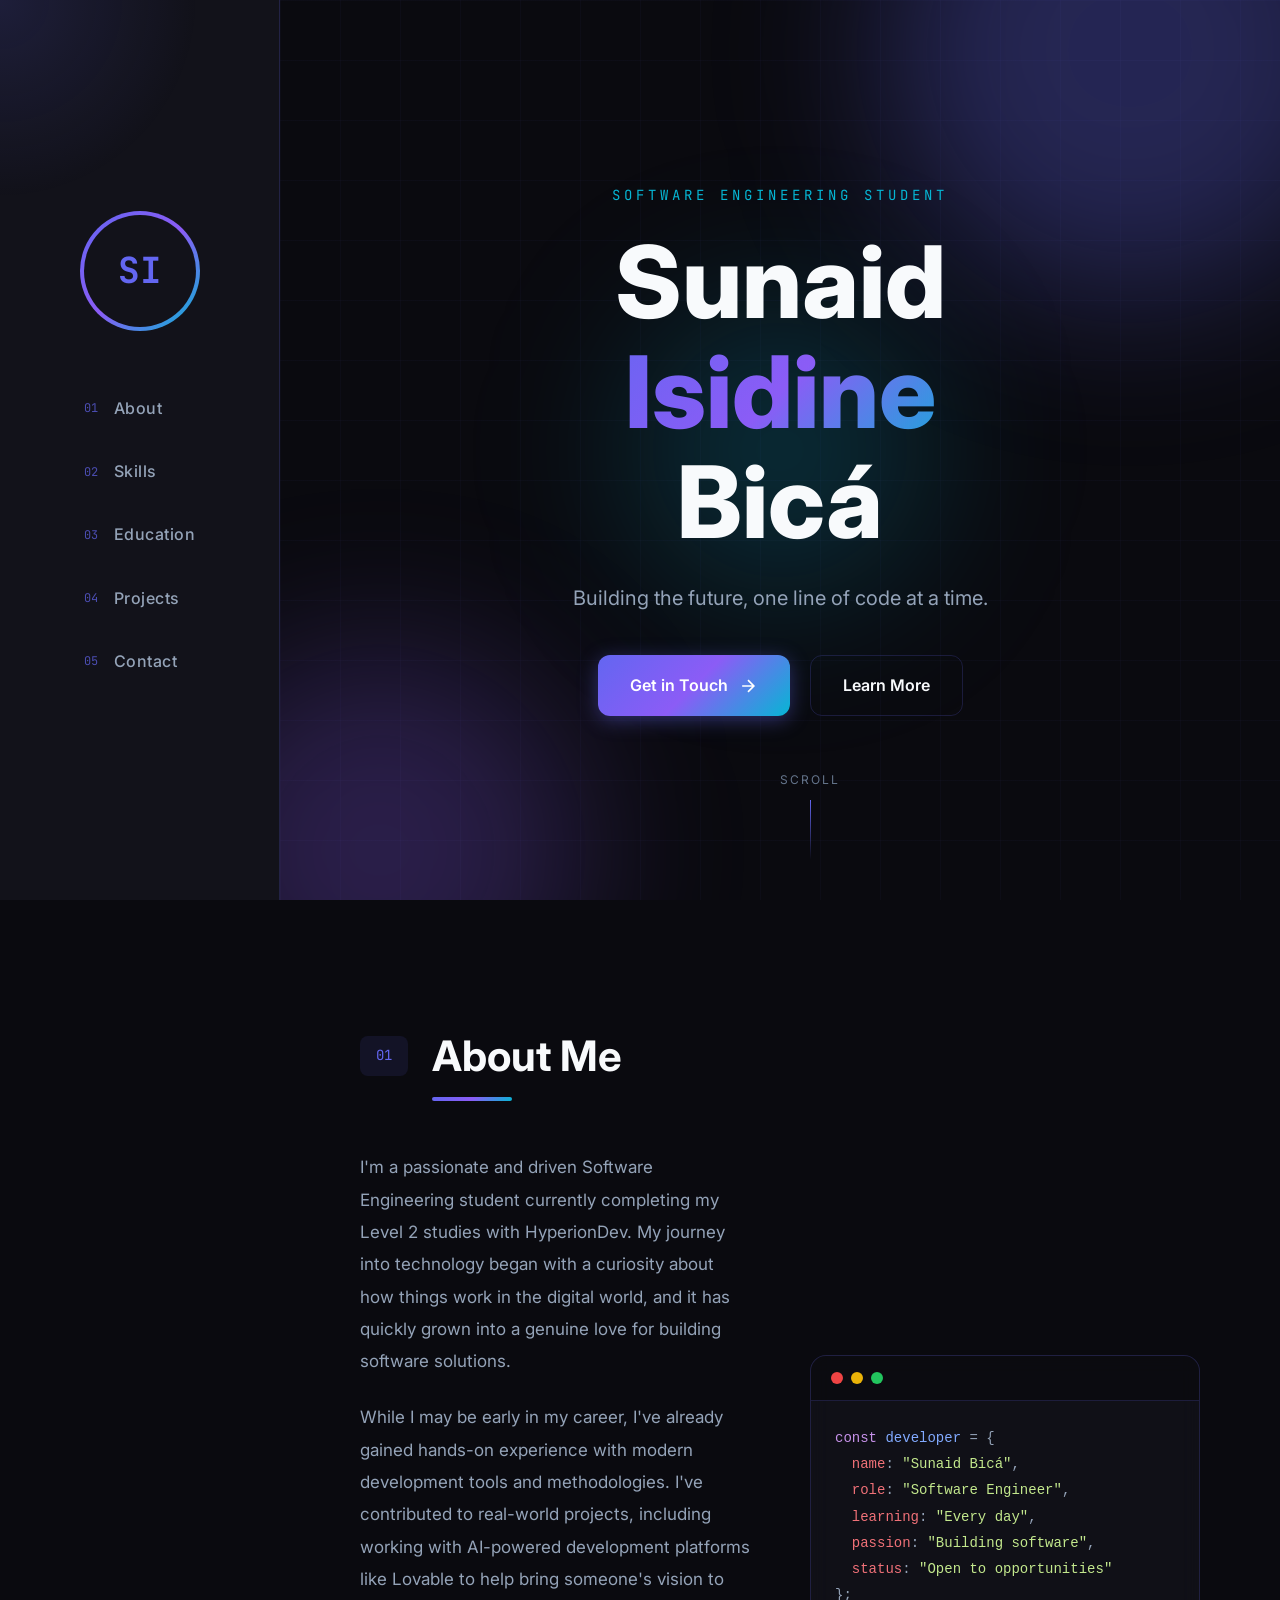
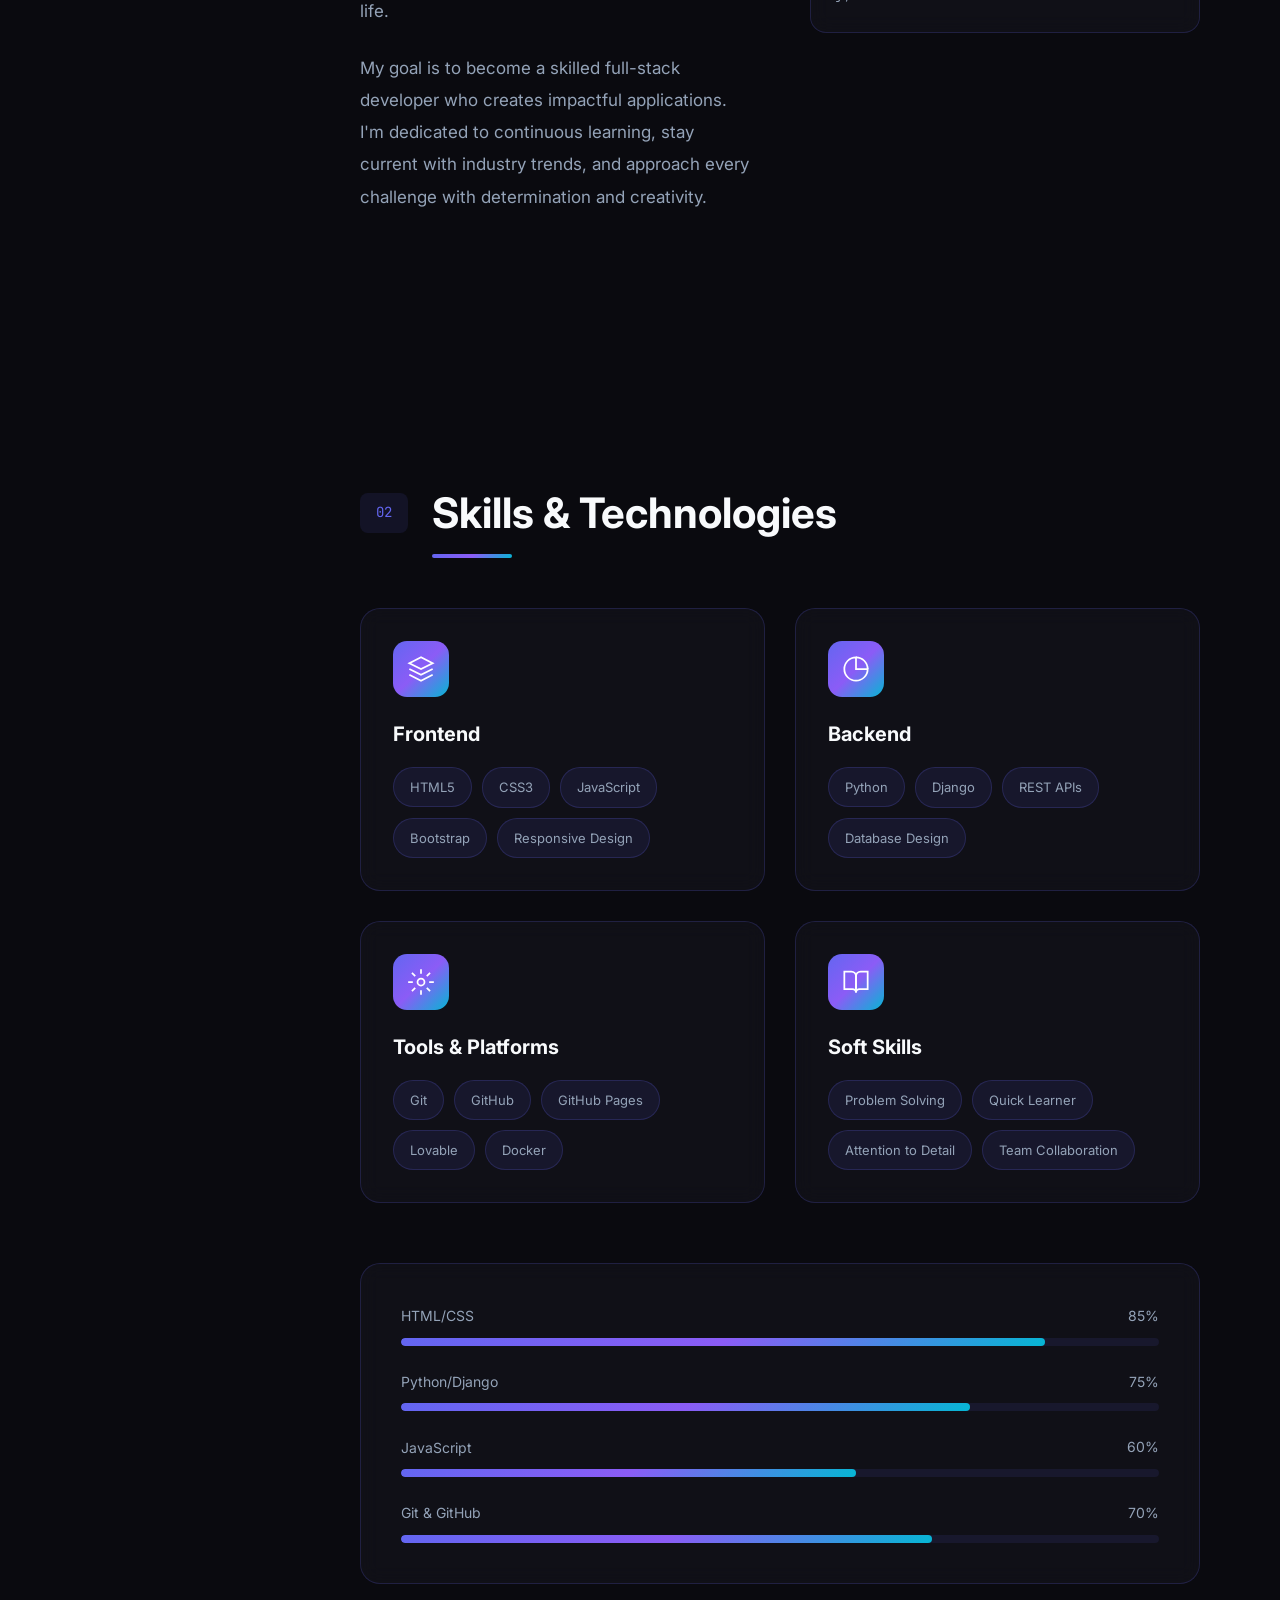
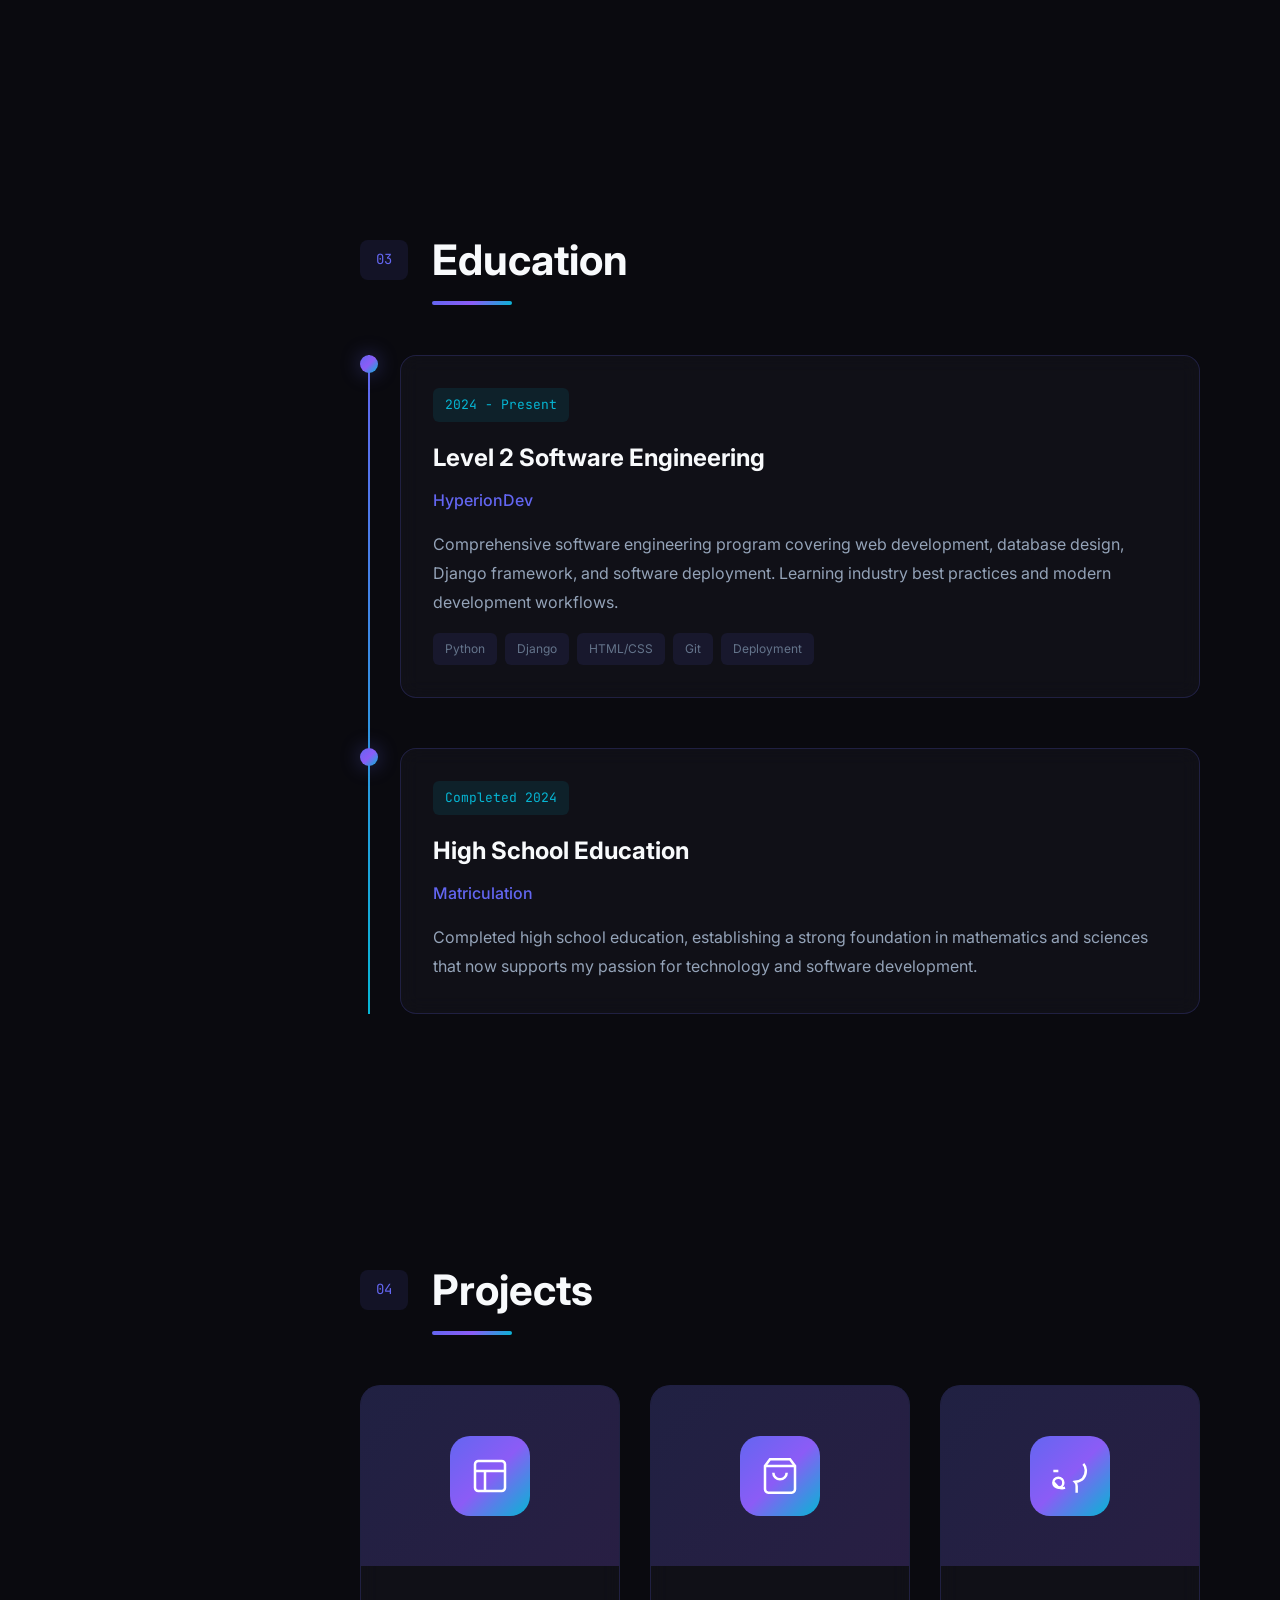
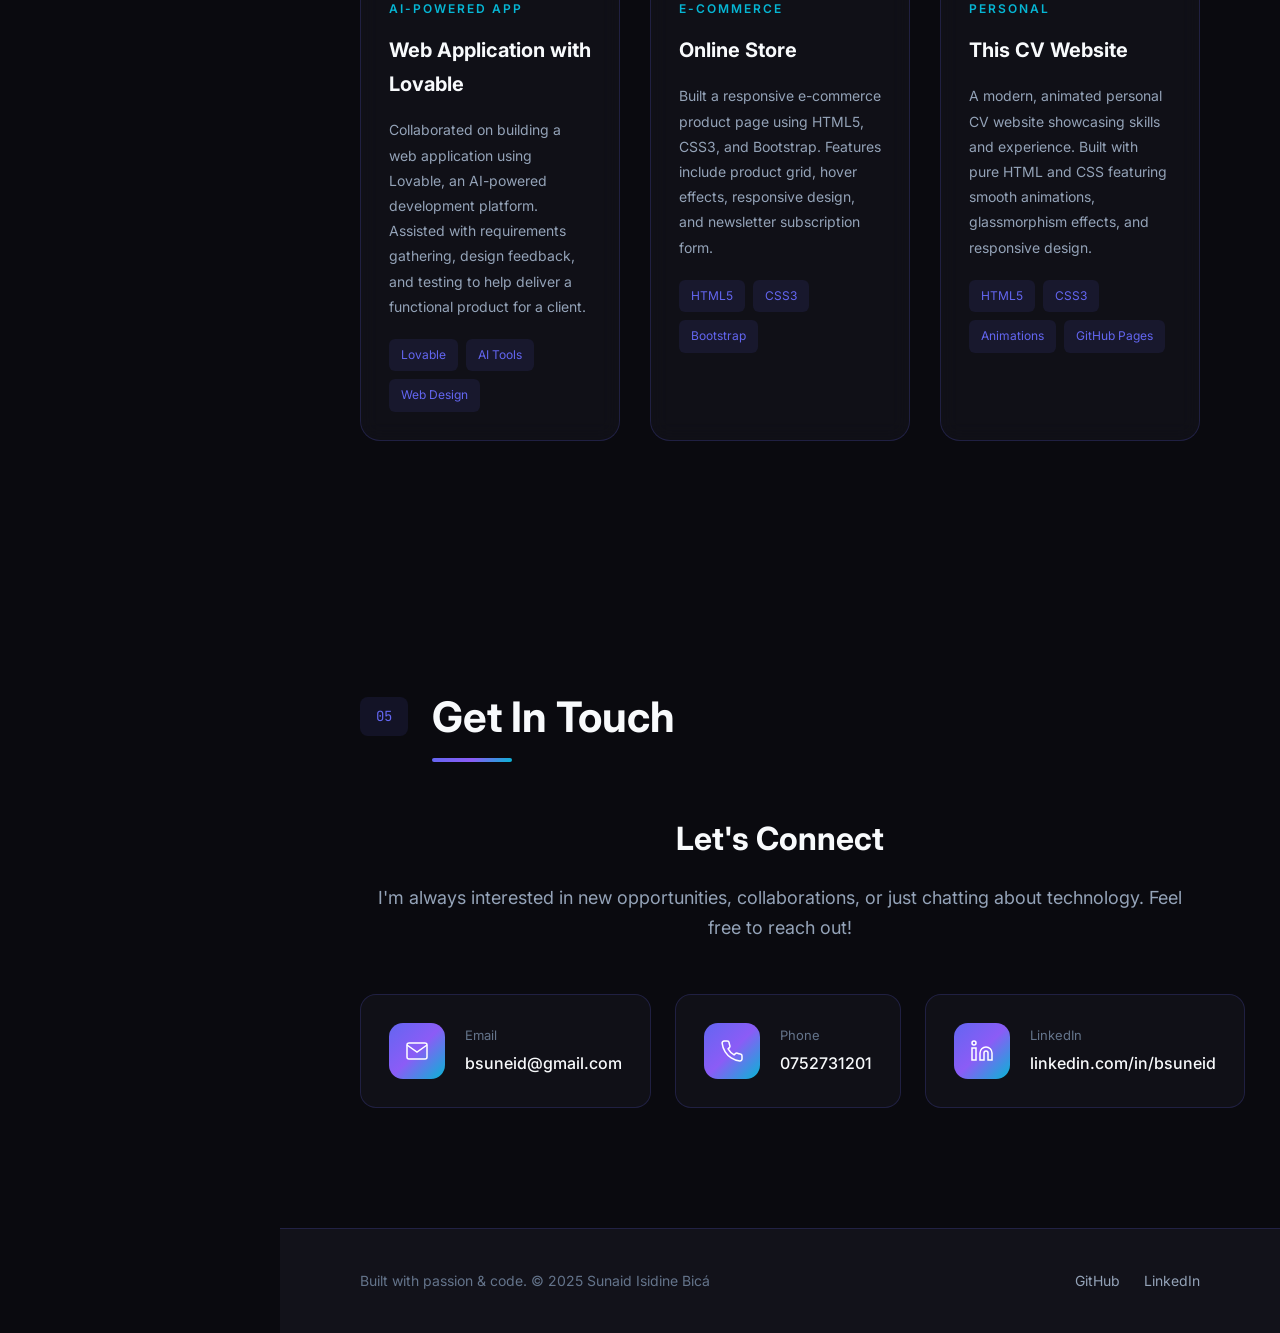
==== index.html @ 5b2a0d12 "Initial commit - Personal CV website" ====
<!DOCTYPE html>
<html lang="en">
<head>
    <meta charset="UTF-8">
    <meta name="viewport" content="width=device-width, initial-scale=1.0">
    <title>Sunaid Isidine Bicá - CV</title>
    <link href="https://fonts.googleapis.com/css2?family=Inter:wght@300;400;500;600;700;800&family=JetBrains+Mono:wght@400;500&display=swap" rel="stylesheet">
    <link rel="stylesheet" href="style.css">
</head>
<body>
    <div class="cursor-glow"></div>
    
    <nav class="sidebar">
        <div class="nav-content">
            <div class="avatar-container">
                <div class="avatar-ring">
                    <div class="avatar">SI</div>
                </div>
            </div>
            <ul class="nav-links">
                <li><a href="#about" class="nav-link active" data-section="about">
                    <span class="nav-icon">01</span>
                    <span class="nav-text">About</span>
                </a></li>
                <li><a href="#skills" class="nav-link" data-section="skills">
                    <span class="nav-icon">02</span>
                    <span class="nav-text">Skills</span>
                </a></li>
                <li><a href="#education" class="nav-link" data-section="education">
                    <span class="nav-icon">03</span>
                    <span class="nav-text">Education</span>
                </a></li>
                <li><a href="#projects" class="nav-link" data-section="projects">
                    <span class="nav-icon">04</span>
                    <span class="nav-text">Projects</span>
                </a></li>
                <li><a href="#contact" class="nav-link" data-section="contact">
                    <span class="nav-icon">05</span>
                    <span class="nav-text">Contact</span>
                </a></li>
            </ul>
        </div>
    </nav>

    <main class="main-content">
        <section id="hero" class="hero-section">
            <div class="hero-bg">
                <div class="grid-overlay"></div>
                <div class="floating-shapes">
                    <div class="shape shape-1"></div>
                    <div class="shape shape-2"></div>
                    <div class="shape shape-3"></div>
                </div>
            </div>
            <div class="hero-content">
                <p class="hero-subtitle">Software Engineering Student</p>
                <h1 class="hero-title">
                    <span class="title-line">Sunaid</span>
                    <span class="title-line accent">Isidine</span>
                    <span class="title-line">Bicá</span>
                </h1>
                <p class="hero-tagline">Building the future, one line of code at a time.</p>
                <div class="hero-cta">
                    <a href="#contact" class="btn btn-primary">
                        <span>Get in Touch</span>
                        <svg width="20" height="20" viewBox="0 0 24 24" fill="none" stroke="currentColor" stroke-width="2">
                            <path d="M5 12h14M12 5l7 7-7 7"/>
                        </svg>
                    </a>
                    <a href="#about" class="btn btn-secondary">Learn More</a>
                </div>
            </div>
            <div class="scroll-indicator">
                <div class="scroll-text">Scroll</div>
                <div class="scroll-line"></div>
            </div>
        </section>

        <section id="about" class="section">
            <div class="section-header">
                <span class="section-number">01</span>
                <h2 class="section-title">About Me</h2>
            </div>
            <div class="about-content">
                <div class="about-text">
                    <p class="fade-in">I'm a passionate and driven Software Engineering student currently completing my Level 2 studies with HyperionDev. My journey into technology began with a curiosity about how things work in the digital world, and it has quickly grown into a genuine love for building software solutions.</p>
                    
                    <p class="fade-in">While I may be early in my career, I've already gained hands-on experience with modern development tools and methodologies. I've contributed to real-world projects, including working with AI-powered development platforms like Lovable to help bring someone's vision to life.</p>
                    
                    <p class="fade-in">My goal is to become a skilled full-stack developer who creates impactful applications. I'm dedicated to continuous learning, stay current with industry trends, and approach every challenge with determination and creativity.</p>
                </div>
                <div class="about-visual fade-in">
                    <div class="code-window">
                        <div class="window-header">
                            <div class="window-dot red"></div>
                            <div class="window-dot yellow"></div>
                            <div class="window-dot green"></div>
                        </div>
                        <div class="window-content">
                            <pre><code><span class="keyword">const</span> <span class="variable">developer</span> = {
  <span class="property">name</span>: <span class="string">"Sunaid Bicá"</span>,
  <span class="property">role</span>: <span class="string">"Software Engineer"</span>,
  <span class="property">learning</span>: <span class="string">"Every day"</span>,
  <span class="property">passion</span>: <span class="string">"Building software"</span>,
  <span class="property">status</span>: <span class="string">"Open to opportunities"</span>
};</code></pre>
                        </div>
                    </div>
                </div>
            </div>
        </section>

        <section id="skills" class="section">
            <div class="section-header">
                <span class="section-number">02</span>
                <h2 class="section-title">Skills & Technologies</h2>
            </div>
            <div class="skills-grid">
                <div class="skill-category fade-in">
                    <div class="skill-icon">
                        <svg viewBox="0 0 24 24" fill="none" stroke="currentColor" stroke-width="1.5">
                            <path d="M12 2L2 7l10 5 10-5-10-5zM2 17l10 5 10-5M2 12l10 5 10-5"/>
                        </svg>
                    </div>
                    <h3>Frontend</h3>
                    <div class="skill-tags">
                        <span class="skill-tag">HTML5</span>
                        <span class="skill-tag">CSS3</span>
                        <span class="skill-tag">JavaScript</span>
                        <span class="skill-tag">Bootstrap</span>
                        <span class="skill-tag">Responsive Design</span>
                    </div>
                </div>
                <div class="skill-category fade-in">
                    <div class="skill-icon">
                        <svg viewBox="0 0 24 24" fill="none" stroke="currentColor" stroke-width="1.5">
                            <path d="M12 2a10 10 0 1 0 10 10H12V2z"/>
                            <path d="M12 2a10 10 0 0 1 10 10"/>
                        </svg>
                    </div>
                    <h3>Backend</h3>
                    <div class="skill-tags">
                        <span class="skill-tag">Python</span>
                        <span class="skill-tag">Django</span>
                        <span class="skill-tag">REST APIs</span>
                        <span class="skill-tag">Database Design</span>
                    </div>
                </div>
                <div class="skill-category fade-in">
                    <div class="skill-icon">
                        <svg viewBox="0 0 24 24" fill="none" stroke="currentColor" stroke-width="1.5">
                            <circle cx="12" cy="12" r="3"/>
                            <path d="M12 1v4M12 19v4M4.22 4.22l2.83 2.83M16.95 16.95l2.83 2.83M1 12h4M19 12h4M4.22 19.78l2.83-2.83M16.95 7.05l2.83-2.83"/>
                        </svg>
                    </div>
                    <h3>Tools & Platforms</h3>
                    <div class="skill-tags">
                        <span class="skill-tag">Git</span>
                        <span class="skill-tag">GitHub</span>
                        <span class="skill-tag">GitHub Pages</span>
                        <span class="skill-tag">Lovable</span>
                        <span class="skill-tag">Docker</span>
                    </div>
                </div>
                <div class="skill-category fade-in">
                    <div class="skill-icon">
                        <svg viewBox="0 0 24 24" fill="none" stroke="currentColor" stroke-width="1.5">
                            <path d="M2 3h6a4 4 0 0 1 4 4v14a3 3 0 0 0-3-3H2z"/>
                            <path d="M22 3h-6a4 4 0 0 0-4 4v14a3 3 0 0 1 3-3h7z"/>
                        </svg>
                    </div>
                    <h3>Soft Skills</h3>
                    <div class="skill-tags">
                        <span class="skill-tag">Problem Solving</span>
                        <span class="skill-tag">Quick Learner</span>
                        <span class="skill-tag">Attention to Detail</span>
                        <span class="skill-tag">Team Collaboration</span>
                    </div>
                </div>
            </div>
            <div class="skills-progress fade-in">
                <div class="progress-bar-container">
                    <div class="progress-item">
                        <div class="progress-header">
                            <span>HTML/CSS</span>
                            <span>85%</span>
                        </div>
                        <div class="progress-bar">
                            <div class="progress-fill" data-progress="85"></div>
                        </div>
                    </div>
                    <div class="progress-item">
                        <div class="progress-header">
                            <span>Python/Django</span>
                            <span>75%</span>
                        </div>
                        <div class="progress-bar">
                            <div class="progress-fill" data-progress="75"></div>
                        </div>
                    </div>
                    <div class="progress-item">
                        <div class="progress-header">
                            <span>JavaScript</span>
                            <span>60%</span>
                        </div>
                        <div class="progress-bar">
                            <div class="progress-fill" data-progress="60"></div>
                        </div>
                    </div>
                    <div class="progress-item">
                        <div class="progress-header">
                            <span>Git & GitHub</span>
                            <span>70%</span>
                        </div>
                        <div class="progress-bar">
                            <div class="progress-fill" data-progress="70"></div>
                        </div>
                    </div>
                </div>
            </div>
        </section>

        <section id="education" class="section">
            <div class="section-header">
                <span class="section-number">03</span>
                <h2 class="section-title">Education</h2>
            </div>
            <div class="timeline">
                <div class="timeline-item fade-in">
                    <div class="timeline-marker"></div>
                    <div class="timeline-content">
                        <span class="timeline-date">2024 - Present</span>
                        <h3>Level 2 Software Engineering</h3>
                        <p class="timeline-subtitle">HyperionDev</p>
                        <p class="timeline-description">Comprehensive software engineering program covering web development, database design, Django framework, and software deployment. Learning industry best practices and modern development workflows.</p>
                        <div class="timeline-tags">
                            <span>Python</span>
                            <span>Django</span>
                            <span>HTML/CSS</span>
                            <span>Git</span>
                            <span>Deployment</span>
                        </div>
                    </div>
                </div>
                <div class="timeline-item fade-in">
                    <div class="timeline-marker"></div>
                    <div class="timeline-content">
                        <span class="timeline-date">Completed 2024</span>
                        <h3>High School Education</h3>
                        <p class="timeline-subtitle">Matriculation</p>
                        <p class="timeline-description">Completed high school education, establishing a strong foundation in mathematics and sciences that now supports my passion for technology and software development.</p>
                    </div>
                </div>
            </div>
        </section>

        <section id="projects" class="section">
            <div class="section-header">
                <span class="section-number">04</span>
                <h2 class="section-title">Projects</h2>
            </div>
            <div class="projects-grid">
                <div class="project-card fade-in">
                    <div class="project-visual">
                        <div class="project-icon">
                            <svg viewBox="0 0 24 24" fill="none" stroke="currentColor" stroke-width="1.5">
                                <rect x="3" y="3" width="18" height="18" rx="2"/>
                                <path d="M3 9h18M9 21V9"/>
                            </svg>
                        </div>
                    </div>
                    <div class="project-info">
                        <span class="project-tag">AI-Powered App</span>
                        <h3>Web Application with Lovable</h3>
                        <p>Collaborated on building a web application using Lovable, an AI-powered development platform. Assisted with requirements gathering, design feedback, and testing to help deliver a functional product for a client.</p>
                        <div class="project-tech">
                            <span>Lovable</span>
                            <span>AI Tools</span>
                            <span>Web Design</span>
                        </div>
                    </div>
                </div>
                <div class="project-card fade-in">
                    <div class="project-visual">
                        <div class="project-icon">
                            <svg viewBox="0 0 24 24" fill="none" stroke="currentColor" stroke-width="1.5">
                                <path d="M6 2L3 6v14a2 2 0 0 0 2 2h14a2 2 0 0 0 2-2V6l-3-4z"/>
                                <path d="M3 6h18M16 10a4 4 0 0 1-8 0"/>
                            </svg>
                        </div>
                    </div>
                    <div class="project-info">
                        <span class="project-tag">E-commerce</span>
                        <h3>Online Store</h3>
                        <p>Built a responsive e-commerce product page using HTML5, CSS3, and Bootstrap. Features include product grid, hover effects, responsive design, and newsletter subscription form.</p>
                        <div class="project-tech">
                            <span>HTML5</span>
                            <span>CSS3</span>
                            <span>Bootstrap</span>
                        </div>
                    </div>
                </div>
                <div class="project-card fade-in">
                    <div class="project-visual">
                        <div class="project-icon">
                            <svg viewBox="0 0 24 24" fill="none" stroke="currentColor" stroke-width="1.5">
                                <path d="M9 19c-5 1.5-5-2.5-7-3m14 6v-3.87a3.37 3.37 0 0 0-.94-2.61c3.14-.35 6.44-1.54 6.44-7A5.44 5.44 0 0 0 20 4.77"/>
                                <path d="M5 19a3 3 0 1 0 0-6 3 3 0 0 0 0 6zM2 9h3"/>
                            </svg>
                        </div>
                    </div>
                    <div class="project-info">
                        <span class="project-tag">Personal</span>
                        <h3>This CV Website</h3>
                        <p>A modern, animated personal CV website showcasing skills and experience. Built with pure HTML and CSS featuring smooth animations, glassmorphism effects, and responsive design.</p>
                        <div class="project-tech">
                            <span>HTML5</span>
                            <span>CSS3</span>
                            <span>Animations</span>
                            <span>GitHub Pages</span>
                        </div>
                    </div>
                </div>
            </div>
        </section>

        <section id="contact" class="section">
            <div class="section-header">
                <span class="section-number">05</span>
                <h2 class="section-title">Get In Touch</h2>
            </div>
            <div class="contact-content">
                <div class="contact-intro fade-in">
                    <h3>Let's Connect</h3>
                    <p>I'm always interested in new opportunities, collaborations, or just chatting about technology. Feel free to reach out!</p>
                </div>
                <div class="contact-cards">
                    <a href="mailto:bsuneid@gmail.com" class="contact-card fade-in">
                        <div class="contact-icon">
                            <svg viewBox="0 0 24 24" fill="none" stroke="currentColor" stroke-width="1.5">
                                <path d="M4 4h16c1.1 0 2 .9 2 2v12c0 1.1-.9 2-2 2H4c-1.1 0-2-.9-2-2V6c0-1.1.9-2 2-2z"/>
                                <path d="M22 6l-10 7L2 6"/>
                            </svg>
                        </div>
                        <div class="contact-details">
                            <span class="contact-label">Email</span>
                            <span class="contact-value">bsuneid@gmail.com</span>
                        </div>
                    </a>
                    <a href="tel:0752731201" class="contact-card fade-in">
                        <div class="contact-icon">
                            <svg viewBox="0 0 24 24" fill="none" stroke="currentColor" stroke-width="1.5">
                                <path d="M22 16.92v3a2 2 0 0 1-2.18 2 19.79 19.79 0 0 1-8.63-3.07 19.5 19.5 0 0 1-6-6 19.79 19.79 0 0 1-3.07-8.67A2 2 0 0 1 4.11 2h3a2 2 0 0 1 2 1.72 12.84 12.84 0 0 0 .7 2.81 2 2 0 0 1-.45 2.11L8.09 9.91a16 16 0 0 0 6 6l1.27-1.27a2 2 0 0 1 2.11-.45 12.84 12.84 0 0 0 2.81.7A2 2 0 0 1 22 16.92z"/>
                            </svg>
                        </div>
                        <div class="contact-details">
                            <span class="contact-label">Phone</span>
                            <span class="contact-value">0752731201</span>
                        </div>
                    </a>
                    <a href="https://linkedin.com/in/bsuneid" class="contact-card fade-in" target="_blank">
                        <div class="contact-icon">
                            <svg viewBox="0 0 24 24" fill="none" stroke="currentColor" stroke-width="1.5">
                                <path d="M16 8a6 6 0 0 1 6 6v7h-4v-7a2 2 0 0 0-2-2 2 2 0 0 0-2 2v7h-4v-7a6 6 0 0 1 6-6z"/>
                                <rect x="2" y="9" width="4" height="12"/>
                                <circle cx="4" cy="4" r="2"/>
                            </svg>
                        </div>
                        <div class="contact-details">
                            <span class="contact-label">LinkedIn</span>
                            <span class="contact-value">linkedin.com/in/bsuneid</span>
                        </div>
                    </a>
                </div>
            </div>
        </section>

        <footer class="footer">
            <div class="footer-content">
                <p class="footer-text">Built with passion & code. &copy; 2025 Sunaid Isidine Bicá</p>
                <div class="footer-links">
                    <a href="https://github.com" target="_blank" class="footer-link">GitHub</a>
                    <a href="https://linkedin.com/in/bsuneid" target="_blank" class="footer-link">LinkedIn</a>
                </div>
            </div>
        </footer>
    </main>

    <script src="script.js"></script>
</body>
</html>
---- style.css ----
:root {
    --bg-primary: #0a0a0f;
    --bg-secondary: #12121a;
    --bg-card: rgba(18, 18, 26, 0.8);
    --accent-primary: #6366f1;
    --accent-secondary: #8b5cf6;
    --accent-tertiary: #06b6d4;
    --accent-gradient: linear-gradient(135deg, #6366f1 0%, #8b5cf6 50%, #06b6d4 100%);
    --text-primary: #f8fafc;
    --text-secondary: #94a3b8;
    --text-muted: #64748b;
    --border-color: rgba(99, 102, 241, 0.2);
    --glow-color: rgba(99, 102, 241, 0.4);
}

* {
    margin: 0;
    padding: 0;
    box-sizing: border-box;
}

html {
    scroll-behavior: smooth;
}

body {
    font-family: 'Inter', -apple-system, BlinkMacSystemFont, sans-serif;
    background: var(--bg-primary);
    color: var(--text-primary);
    line-height: 1.7;
    overflow-x: hidden;
}

.cursor-glow {
    position: fixed;
    width: 400px;
    height: 400px;
    background: radial-gradient(circle, rgba(99, 102, 241, 0.15) 0%, transparent 70%);
    pointer-events: none;
    transform: translate(-50%, -50%);
    z-index: 9999;
    transition: opacity 0.3s;
}

.sidebar {
    position: fixed;
    left: 0;
    top: 0;
    width: 280px;
    height: 100vh;
    background: var(--bg-secondary);
    border-right: 1px solid var(--border-color);
    z-index: 100;
    display: flex;
    align-items: center;
    justify-content: center;
}

.nav-content {
    text-align: center;
}

.avatar-container {
    margin-bottom: 50px;
}

.avatar-ring {
    width: 120px;
    height: 120px;
    border-radius: 50%;
    padding: 4px;
    background: var(--accent-gradient);
    margin: 0 auto;
    animation: pulse-ring 3s ease-in-out infinite;
}

@keyframes pulse-ring {
    0%, 100% { box-shadow: 0 0 30px var(--glow-color); }
    50% { box-shadow: 0 0 50px var(--glow-color), 0 0 80px rgba(99, 102, 241, 0.2); }
}

.avatar {
    width: 100%;
    height: 100%;
    border-radius: 50%;
    background: var(--bg-secondary);
    display: flex;
    align-items: center;
    justify-content: center;
    font-size: 36px;
    font-weight: 700;
    font-family: 'JetBrains Mono', monospace;
    color: var(--accent-primary);
}

.nav-links {
    list-style: none;
    display: flex;
    flex-direction: column;
    gap: 8px;
}

.nav-link {
    display: flex;
    align-items: center;
    gap: 16px;
    padding: 14px 24px;
    color: var(--text-secondary);
    text-decoration: none;
    border-radius: 12px;
    transition: all 0.4s cubic-bezier(0.4, 0, 0.2, 1);
    position: relative;
    overflow: hidden;
}

.nav-link::before {
    content: '';
    position: absolute;
    left: 0;
    top: 0;
    height: 100%;
    width: 3px;
    background: var(--accent-gradient);
    transform: scaleY(0);
    transition: transform 0.4s cubic-bezier(0.4, 0, 0.2, 1);
}

.nav-link:hover,
.nav-link.active {
    color: var(--text-primary);
    background: rgba(99, 102, 241, 0.1);
}

.nav-link:hover::before,
.nav-link.active::before {
    transform: scaleY(1);
}

.nav-icon {
    font-family: 'JetBrains Mono', monospace;
    font-size: 12px;
    color: var(--accent-primary);
    opacity: 0.7;
}

.nav-text {
    font-weight: 500;
    letter-spacing: 0.5px;
}

.main-content {
    margin-left: 280px;
    min-height: 100vh;
}

.hero-section {
    min-height: 100vh;
    display: flex;
    align-items: center;
    justify-content: center;
    position: relative;
    overflow: hidden;
    padding: 60px;
}

.hero-bg {
    position: absolute;
    inset: 0;
    z-index: 0;
}

.grid-overlay {
    position: absolute;
    inset: 0;
    background-image: 
        linear-gradient(rgba(99, 102, 241, 0.03) 1px, transparent 1px),
        linear-gradient(90deg, rgba(99, 102, 241, 0.03) 1px, transparent 1px);
    background-size: 60px 60px;
    animation: grid-move 20s linear infinite;
}

@keyframes grid-move {
    0% { transform: translate(0, 0); }
    100% { transform: translate(60px, 60px); }
}

.floating-shapes {
    position: absolute;
    inset: 0;
}

.shape {
    position: absolute;
    border-radius: 50%;
    filter: blur(80px);
    animation: float 20s ease-in-out infinite;
}

.shape-1 {
    width: 500px;
    height: 500px;
    background: rgba(99, 102, 241, 0.3);
    top: -200px;
    right: -100px;
    animation-delay: 0s;
}

.shape-2 {
    width: 400px;
    height: 400px;
    background: rgba(139, 92, 246, 0.25);
    bottom: -150px;
    left: -100px;
    animation-delay: -5s;
}

.shape-3 {
    width: 300px;
    height: 300px;
    background: rgba(6, 182, 212, 0.2);
    top: 50%;
    left: 50%;
    transform: translate(-50%, -50%);
    animation-delay: -10s;
}

@keyframes float {
    0%, 100% { transform: translate(0, 0) scale(1); }
    25% { transform: translate(30px, -30px) scale(1.05); }
    50% { transform: translate(-20px, 20px) scale(0.95); }
    75% { transform: translate(-30px, -20px) scale(1.02); }
}

.hero-content {
    position: relative;
    z-index: 1;
    text-align: center;
    max-width: 900px;
}

.hero-subtitle {
    font-family: 'JetBrains Mono', monospace;
    font-size: 14px;
    color: var(--accent-tertiary);
    text-transform: uppercase;
    letter-spacing: 4px;
    margin-bottom: 20px;
    opacity: 0;
    animation: fadeInUp 0.8s ease forwards 0.2s;
}

.hero-title {
    font-size: clamp(48px, 10vw, 100px);
    font-weight: 800;
    line-height: 1.1;
    margin-bottom: 24px;
}

.title-line {
    display: block;
    opacity: 0;
    animation: fadeInUp 0.8s ease forwards;
}

.title-line:nth-child(1) { animation-delay: 0.4s; }
.title-line:nth-child(2) { animation-delay: 0.6s; }
.title-line:nth-child(3) { animation-delay: 0.8s; }

.title-line.accent {
    background: var(--accent-gradient);
    -webkit-background-clip: text;
    -webkit-text-fill-color: transparent;
    background-clip: text;
}

@keyframes fadeInUp {
    from {
        opacity: 0;
        transform: translateY(30px);
    }
    to {
        opacity: 1;
        transform: translateY(0);
    }
}

.hero-tagline {
    font-size: 20px;
    color: var(--text-secondary);
    margin-bottom: 40px;
    opacity: 0;
    animation: fadeInUp 0.8s ease forwards 1s;
}

.hero-cta {
    display: flex;
    gap: 20px;
    justify-content: center;
    flex-wrap: wrap;
    opacity: 0;
    animation: fadeInUp 0.8s ease forwards 1.2s;
}

.btn {
    display: inline-flex;
    align-items: center;
    gap: 10px;
    padding: 16px 32px;
    border-radius: 12px;
    font-weight: 600;
    font-size: 16px;
    text-decoration: none;
    transition: all 0.4s cubic-bezier(0.4, 0, 0.2, 1);
    cursor: pointer;
    border: none;
}

.btn-primary {
    background: var(--accent-gradient);
    color: white;
    box-shadow: 0 4px 20px var(--glow-color);
}

.btn-primary:hover {
    transform: translateY(-3px);
    box-shadow: 0 8px 30px var(--glow-color);
}

.btn-primary svg {
    transition: transform 0.3s;
}

.btn-primary:hover svg {
    transform: translateX(5px);
}

.btn-secondary {
    background: transparent;
    color: var(--text-primary);
    border: 1px solid var(--border-color);
}

.btn-secondary:hover {
    background: rgba(99, 102, 241, 0.1);
    border-color: var(--accent-primary);
}

.scroll-indicator {
    position: absolute;
    bottom: 40px;
    left: 50%;
    transform: translateX(-50%);
    display: flex;
    flex-direction: column;
    align-items: center;
    gap: 10px;
    opacity: 0;
    animation: fadeInUp 0.8s ease forwards 1.5s;
}

.scroll-text {
    font-size: 12px;
    text-transform: uppercase;
    letter-spacing: 2px;
    color: var(--text-muted);
}

.scroll-line {
    width: 1px;
    height: 60px;
    background: linear-gradient(to bottom, var(--accent-primary), transparent);
    animation: scroll-bounce 2s ease-in-out infinite;
}

@keyframes scroll-bounce {
    0%, 100% { transform: scaleY(1); opacity: 1; }
    50% { transform: scaleY(0.5); opacity: 0.5; }
}

.section {
    padding: 120px 80px;
    position: relative;
}

.section-header {
    display: flex;
    align-items: center;
    gap: 24px;
    margin-bottom: 60px;
}

.section-number {
    font-family: 'JetBrains Mono', monospace;
    font-size: 14px;
    color: var(--accent-primary);
    padding: 8px 16px;
    background: rgba(99, 102, 241, 0.1);
    border-radius: 8px;
}

.section-title {
    font-size: 42px;
    font-weight: 700;
    position: relative;
}

.section-title::after {
    content: '';
    position: absolute;
    bottom: -10px;
    left: 0;
    width: 80px;
    height: 4px;
    background: var(--accent-gradient);
    border-radius: 2px;
}

.fade-in {
    opacity: 0;
    transform: translateY(40px);
    transition: all 0.8s cubic-bezier(0.4, 0, 0.2, 1);
}

.fade-in.visible {
    opacity: 1;
    transform: translateY(0);
}

.about-content {
    display: grid;
    grid-template-columns: 1fr 1fr;
    gap: 60px;
    align-items: center;
}

.about-text p {
    color: var(--text-secondary);
    font-size: 17px;
    margin-bottom: 24px;
    line-height: 1.9;
}

.code-window {
    background: var(--bg-card);
    border: 1px solid var(--border-color);
    border-radius: 16px;
    overflow: hidden;
    backdrop-filter: blur(10px);
}

.window-header {
    display: flex;
    gap: 8px;
    padding: 16px 20px;
    background: rgba(0, 0, 0, 0.3);
    border-bottom: 1px solid var(--border-color);
}

.window-dot {
    width: 12px;
    height: 12px;
    border-radius: 50%;
}

.window-dot.red { background: #ef4444; }
.window-dot.yellow { background: #eab308; }
.window-dot.green { background: #22c55e; }

.window-content {
    padding: 24px;
}

.window-content pre {
    margin: 0;
    font-family: 'JetBrains Mono', monospace;
    font-size: 14px;
    line-height: 1.8;
}

.window-content code {
    color: var(--text-secondary);
}

.keyword { color: #c792ea; }
.variable { color: #82aaff; }
.property { color: #f07178; }
.string { color: #c3e88d; }

.skills-grid {
    display: grid;
    grid-template-columns: repeat(2, 1fr);
    gap: 30px;
    margin-bottom: 60px;
}

.skill-category {
    background: var(--bg-card);
    border: 1px solid var(--border-color);
    border-radius: 20px;
    padding: 32px;
    backdrop-filter: blur(10px);
    transition: all 0.4s cubic-bezier(0.4, 0, 0.2, 1);
}

.skill-category:hover {
    transform: translateY(-5px);
    border-color: var(--accent-primary);
    box-shadow: 0 20px 40px rgba(0, 0, 0, 0.3);
}

.skill-icon {
    width: 56px;
    height: 56px;
    background: var(--accent-gradient);
    border-radius: 14px;
    display: flex;
    align-items: center;
    justify-content: center;
    margin-bottom: 20px;
}

.skill-icon svg {
    width: 28px;
    height: 28px;
    stroke: white;
}

.skill-category h3 {
    font-size: 20px;
    margin-bottom: 16px;
}

.skill-tags {
    display: flex;
    flex-wrap: wrap;
    gap: 10px;
}

.skill-tag {
    padding: 8px 16px;
    background: rgba(99, 102, 241, 0.1);
    border: 1px solid var(--border-color);
    border-radius: 20px;
    font-size: 13px;
    color: var(--text-secondary);
    transition: all 0.3s;
}

.skill-tag:hover {
    background: rgba(99, 102, 241, 0.2);
    color: var(--text-primary);
    border-color: var(--accent-primary);
}

.skills-progress {
    background: var(--bg-card);
    border: 1px solid var(--border-color);
    border-radius: 20px;
    padding: 40px;
    backdrop-filter: blur(10px);
}

.progress-bar-container {
    display: flex;
    flex-direction: column;
    gap: 24px;
}

.progress-item {
    
}

.progress-header {
    display: flex;
    justify-content: space-between;
    margin-bottom: 10px;
    font-size: 14px;
    color: var(--text-secondary);
}

.progress-bar {
    height: 8px;
    background: rgba(99, 102, 241, 0.1);
    border-radius: 4px;
    overflow: hidden;
}

.progress-fill {
    height: 100%;
    background: var(--accent-gradient);
    border-radius: 4px;
    width: 0;
    transition: width 1.5s cubic-bezier(0.4, 0, 0.2, 1);
}

.timeline {
    position: relative;
    padding-left: 40px;
}

.timeline::before {
    content: '';
    position: absolute;
    left: 8px;
    top: 0;
    bottom: 0;
    width: 2px;
    background: linear-gradient(to bottom, var(--accent-primary), var(--accent-tertiary));
}

.timeline-item {
    position: relative;
    padding-bottom: 50px;
}

.timeline-item:last-child {
    padding-bottom: 0;
}

.timeline-marker {
    position: absolute;
    left: -40px;
    top: 0;
    width: 18px;
    height: 18px;
    background: var(--accent-gradient);
    border-radius: 50%;
    box-shadow: 0 0 20px var(--glow-color);
}

.timeline-content {
    background: var(--bg-card);
    border: 1px solid var(--border-color);
    border-radius: 16px;
    padding: 32px;
    backdrop-filter: blur(10px);
    transition: all 0.4s;
}

.timeline-item:hover .timeline-content {
    border-color: var(--accent-primary);
    transform: translateX(10px);
}

.timeline-date {
    font-family: 'JetBrains Mono', monospace;
    font-size: 13px;
    color: var(--accent-tertiary);
    display: inline-block;
    padding: 6px 12px;
    background: rgba(6, 182, 212, 0.1);
    border-radius: 6px;
    margin-bottom: 16px;
}

.timeline-content h3 {
    font-size: 24px;
    margin-bottom: 8px;
}

.timeline-subtitle {
    color: var(--accent-primary);
    font-weight: 500;
    margin-bottom: 16px;
}

.timeline-description {
    color: var(--text-secondary);
    line-height: 1.8;
}

.timeline-tags {
    display: flex;
    flex-wrap: wrap;
    gap: 8px;
    margin-top: 16px;
}

.timeline-tags span {
    padding: 6px 12px;
    background: rgba(99, 102, 241, 0.1);
    border-radius: 6px;
    font-size: 12px;
    color: var(--text-muted);
}

.projects-grid {
    display: grid;
    grid-template-columns: repeat(3, 1fr);
    gap: 30px;
}

.project-card {
    background: var(--bg-card);
    border: 1px solid var(--border-color);
    border-radius: 20px;
    overflow: hidden;
    backdrop-filter: blur(10px);
    transition: all 0.5s cubic-bezier(0.4, 0, 0.2, 1);
}

.project-card:hover {
    transform: translateY(-10px);
    border-color: var(--accent-primary);
    box-shadow: 0 30px 60px rgba(0, 0, 0, 0.4);
}

.project-visual {
    height: 180px;
    background: linear-gradient(135deg, rgba(99, 102, 241, 0.2), rgba(139, 92, 246, 0.2));
    display: flex;
    align-items: center;
    justify-content: center;
    position: relative;
    overflow: hidden;
}

.project-visual::before {
    content: '';
    position: absolute;
    inset: 0;
    background: var(--accent-gradient);
    opacity: 0;
    transition: opacity 0.4s;
}

.project-card:hover .project-visual::before {
    opacity: 0.1;
}

.project-icon {
    width: 80px;
    height: 80px;
    background: var(--accent-gradient);
    border-radius: 20px;
    display: flex;
    align-items: center;
    justify-content: center;
    transition: transform 0.4s;
}

.project-card:hover .project-icon {
    transform: scale(1.1) rotate(5deg);
}

.project-icon svg {
    width: 40px;
    height: 40px;
    stroke: white;
}

.project-info {
    padding: 28px;
}

.project-tag {
    font-size: 12px;
    text-transform: uppercase;
    letter-spacing: 2px;
    color: var(--accent-tertiary);
    font-weight: 600;
}

.project-info h3 {
    font-size: 20px;
    margin: 12px 0 16px;
}

.project-info p {
    color: var(--text-secondary);
    font-size: 14px;
    line-height: 1.8;
    margin-bottom: 20px;
}

.project-tech {
    display: flex;
    flex-wrap: wrap;
    gap: 8px;
}

.project-tech span {
    padding: 6px 12px;
    background: rgba(99, 102, 241, 0.1);
    border-radius: 6px;
    font-size: 12px;
    color: var(--accent-primary);
}

.contact-content {
    max-width: 900px;
}

.contact-intro {
    text-align: center;
    margin-bottom: 50px;
}

.contact-intro h3 {
    font-size: 32px;
    margin-bottom: 16px;
}

.contact-intro p {
    color: var(--text-secondary);
    font-size: 18px;
}

.contact-cards {
    display: grid;
    grid-template-columns: repeat(3, 1fr);
    gap: 24px;
}

.contact-card {
    display: flex;
    align-items: center;
    gap: 20px;
    padding: 28px;
    background: var(--bg-card);
    border: 1px solid var(--border-color);
    border-radius: 16px;
    text-decoration: none;
    color: inherit;
    transition: all 0.4s cubic-bezier(0.4, 0, 0.2, 1);
}

.contact-card:hover {
    border-color: var(--accent-primary);
    transform: translateY(-5px);
    box-shadow: 0 20px 40px rgba(0, 0, 0, 0.3);
}

.contact-icon {
    width: 56px;
    height: 56px;
    background: var(--accent-gradient);
    border-radius: 14px;
    display: flex;
    align-items: center;
    justify-content: center;
    flex-shrink: 0;
}

.contact-icon svg {
    width: 24px;
    height: 24px;
    stroke: white;
}

.contact-label {
    display: block;
    font-size: 13px;
    color: var(--text-muted);
    margin-bottom: 4px;
}

.contact-value {
    font-weight: 500;
    color: var(--text-primary);
}

.footer {
    padding: 40px 80px;
    border-top: 1px solid var(--border-color);
    background: var(--bg-secondary);
}

.footer-content {
    display: flex;
    justify-content: space-between;
    align-items: center;
}

.footer-text {
    color: var(--text-muted);
    font-size: 14px;
}

.footer-links {
    display: flex;
    gap: 24px;
}

.footer-link {
    color: var(--text-secondary);
    text-decoration: none;
    font-size: 14px;
    transition: color 0.3s;
}

.footer-link:hover {
    color: var(--accent-primary);
}

@media (max-width: 1200px) {
    .sidebar {
        width: 240px;
    }
    .main-content {
        margin-left: 240px;
    }
    .skills-grid {
        grid-template-columns: 1fr;
    }
    .projects-grid {
        grid-template-columns: repeat(2, 1fr);
    }
}

@media (max-width: 900px) {
    .sidebar {
        width: 100%;
        height: auto;
        position: relative;
    }
    .main-content {
        margin-left: 0;
    }
    .nav-content {
        padding: 20px;
    }
    .avatar-container {
        margin-bottom: 20px;
    }
    .avatar-ring {
        width: 80px;
        height: 80px;
    }
    .avatar {
        font-size: 24px;
    }
    .nav-links {
        flex-direction: row;
        justify-content: center;
        flex-wrap: wrap;
    }
    .nav-link {
        padding: 10px 16px;
    }
    .nav-icon {
        display: none;
    }
    .section {
        padding: 60px 30px;
    }
    .about-content {
        grid-template-columns: 1fr;
    }
    .projects-grid {
        grid-template-columns: 1fr;
    }
    .contact-cards {
        grid-template-columns: 1fr;
    }
    .footer-content {
        flex-direction: column;
        gap: 20px;
        text-align: center;
    }
}
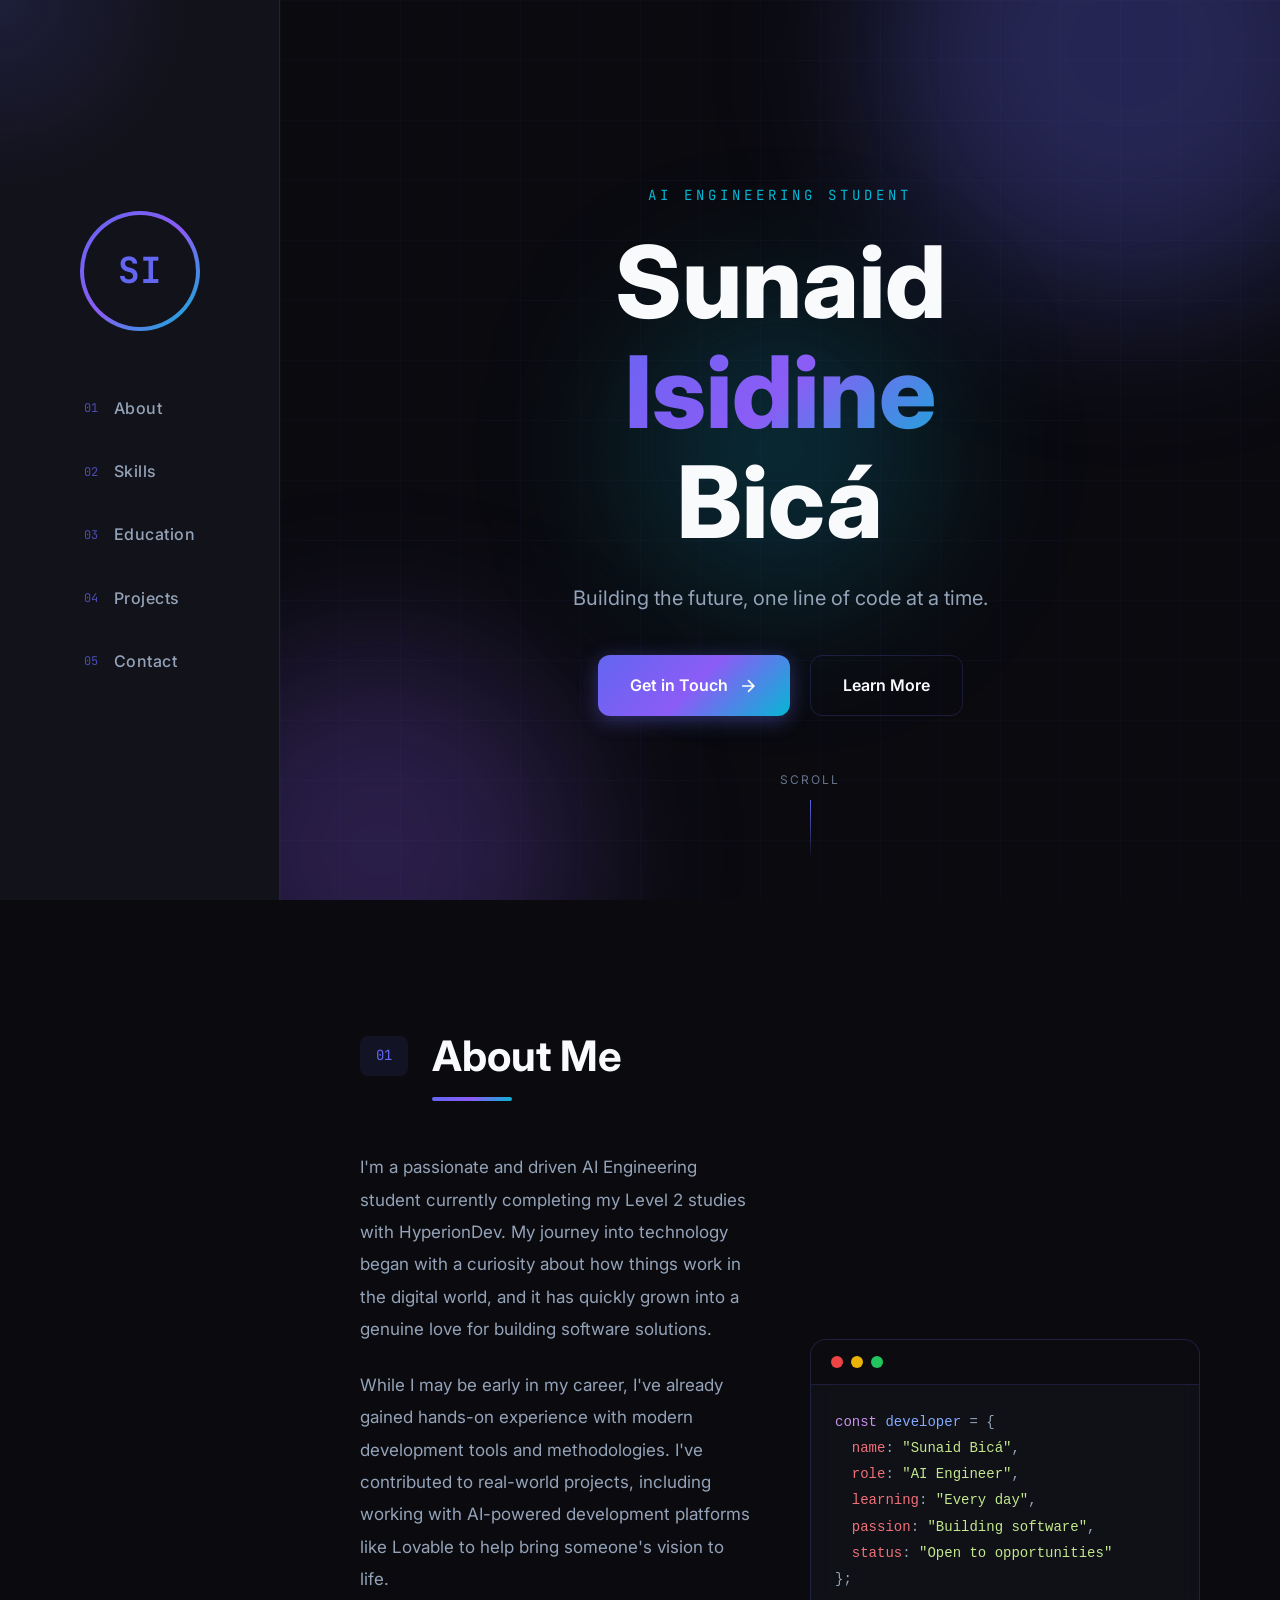
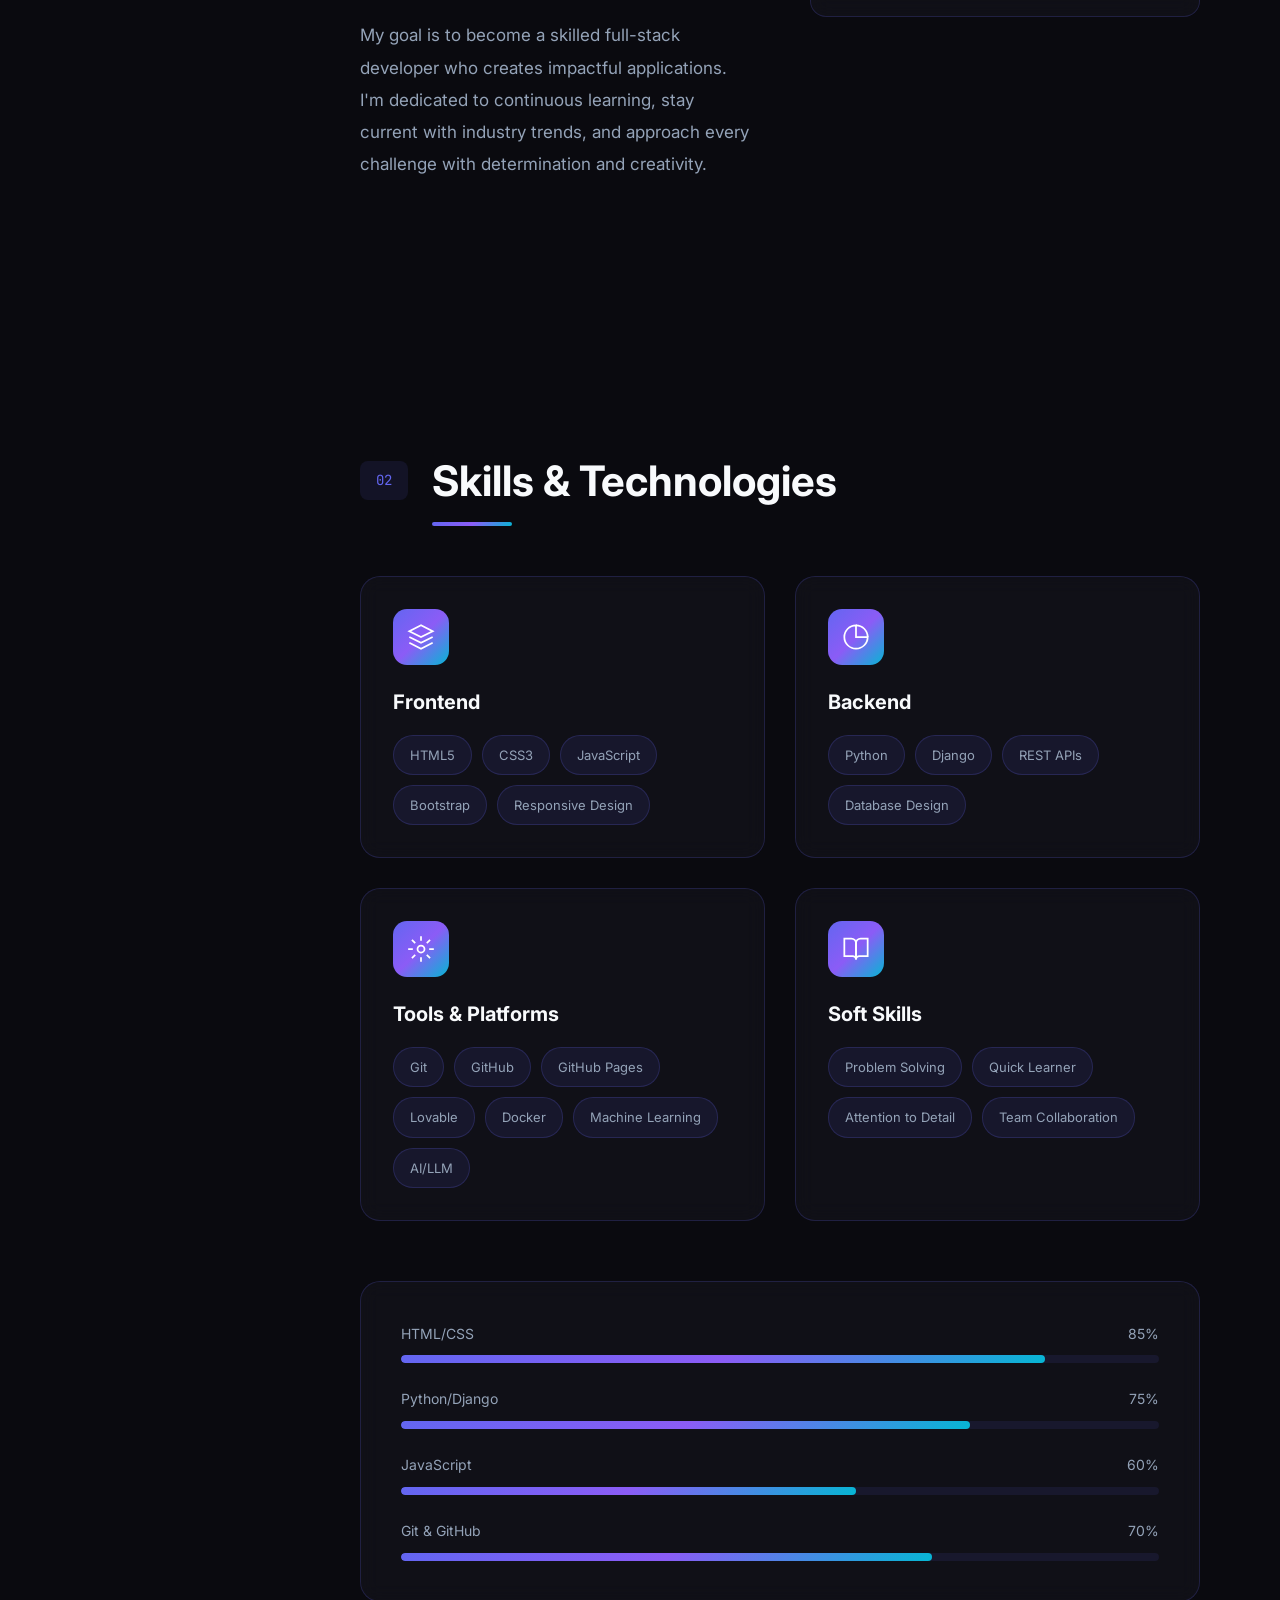
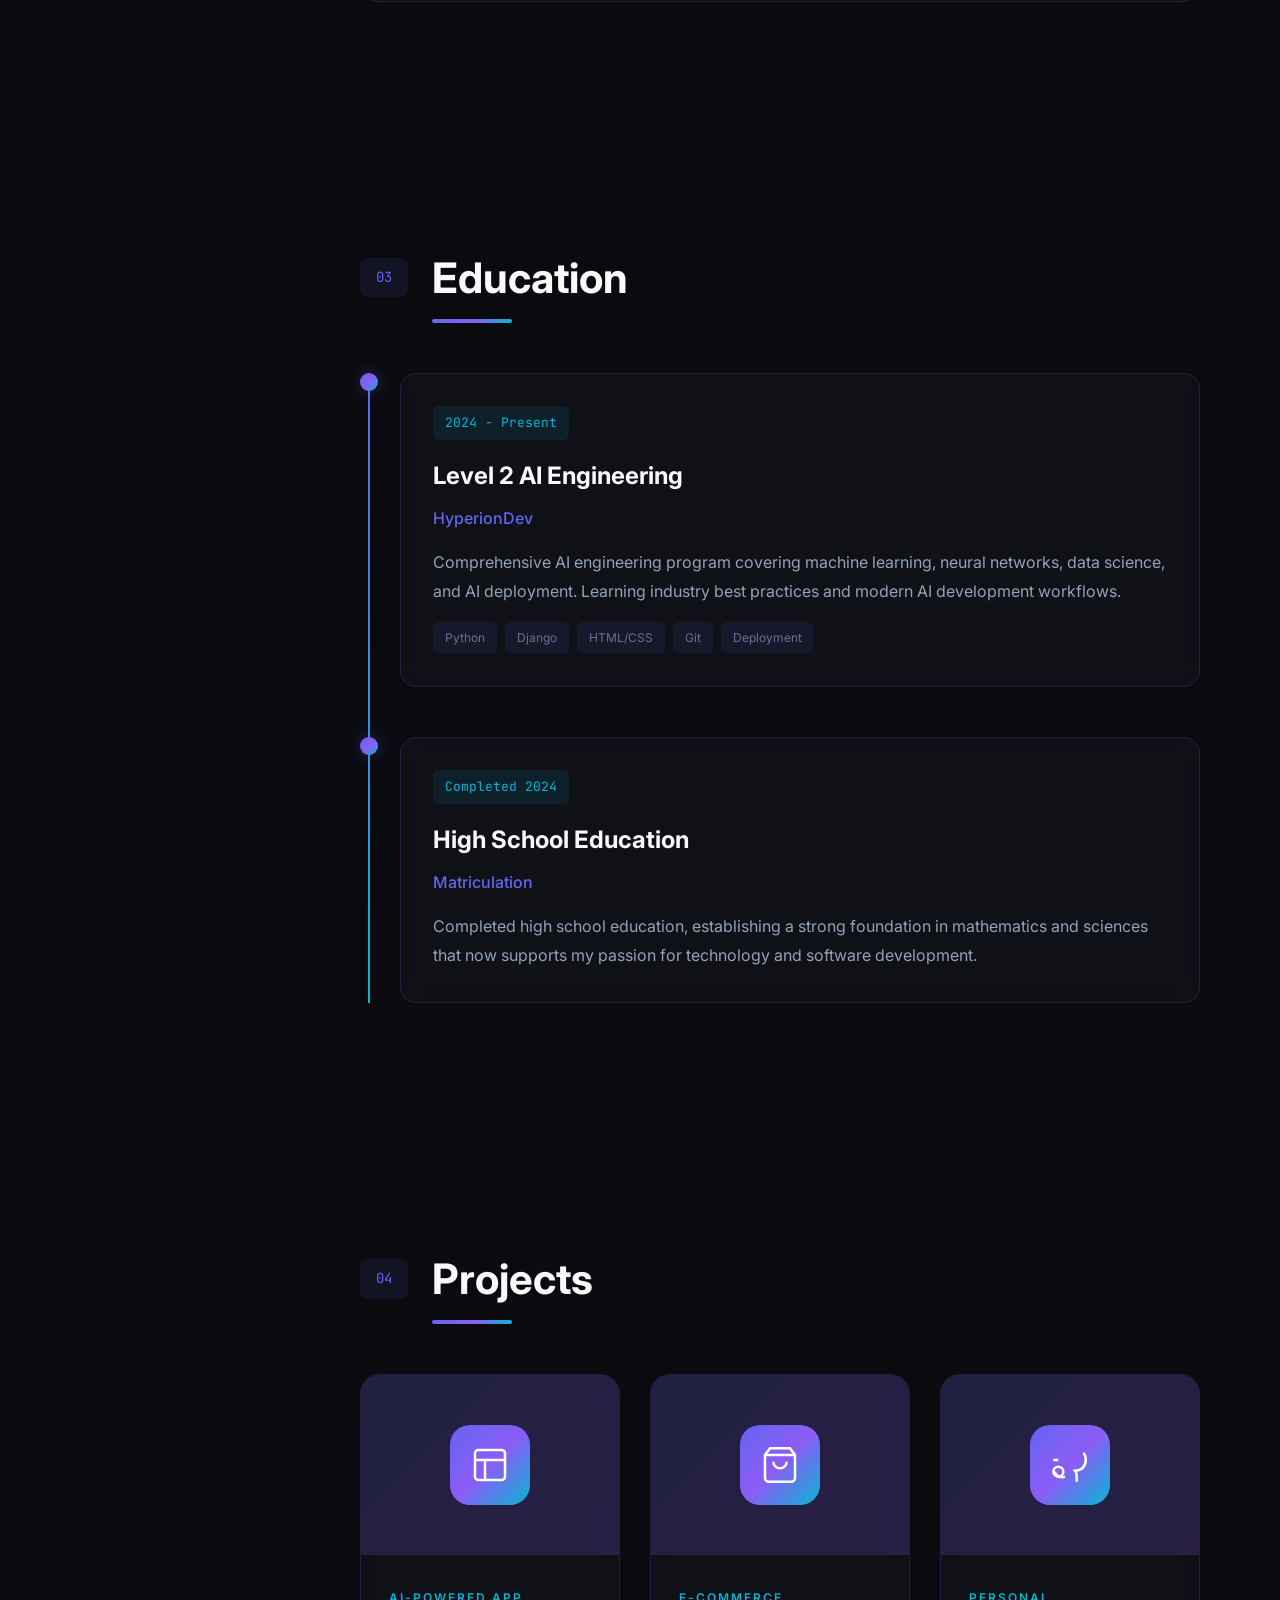
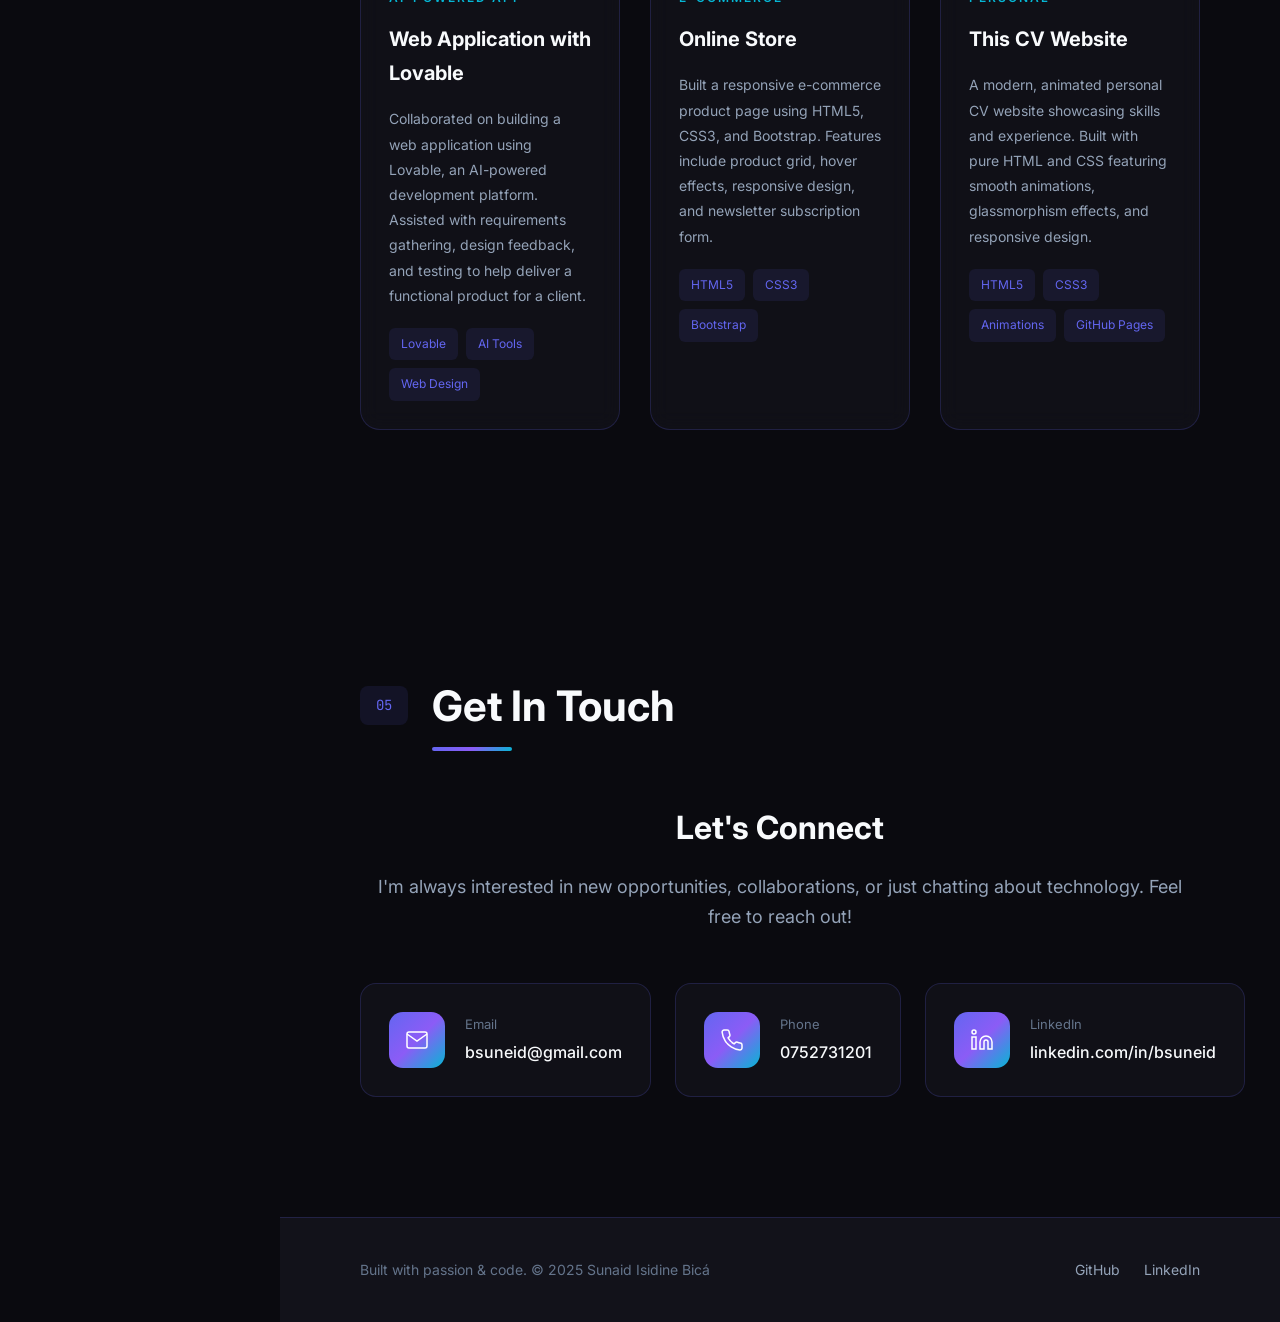
==== commit c752dccf: "Update to AI Engineering" ====
--- a/index.html
+++ b/index.html
@@ -53,7 +53,7 @@
                 </div>
             </div>
             <div class="hero-content">
-                <p class="hero-subtitle">Software Engineering Student</p>
+                <p class="hero-subtitle">AI Engineering Student</p>
                 <h1 class="hero-title">
                     <span class="title-line">Sunaid</span>
                     <span class="title-line accent">Isidine</span>
@@ -83,7 +83,7 @@
             </div>
             <div class="about-content">
                 <div class="about-text">
-                    <p class="fade-in">I'm a passionate and driven Software Engineering student currently completing my Level 2 studies with HyperionDev. My journey into technology began with a curiosity about how things work in the digital world, and it has quickly grown into a genuine love for building software solutions.</p>
+                    <p class="fade-in">I'm a passionate and driven AI Engineering student currently completing my Level 2 studies with HyperionDev. My journey into technology began with a curiosity about how things work in the digital world, and it has quickly grown into a genuine love for building software solutions.</p>
                     
                     <p class="fade-in">While I may be early in my career, I've already gained hands-on experience with modern development tools and methodologies. I've contributed to real-world projects, including working with AI-powered development platforms like Lovable to help bring someone's vision to life.</p>
                     
@@ -99,7 +99,7 @@
                         <div class="window-content">
                             <pre><code><span class="keyword">const</span> <span class="variable">developer</span> = {
   <span class="property">name</span>: <span class="string">"Sunaid Bicá"</span>,
-  <span class="property">role</span>: <span class="string">"Software Engineer"</span>,
+  <span class="property">role</span>: <span class="string">"AI Engineer"</span>,
   <span class="property">learning</span>: <span class="string">"Every day"</span>,
   <span class="property">passion</span>: <span class="string">"Building software"</span>,
   <span class="property">status</span>: <span class="string">"Open to opportunities"</span>
@@ -160,6 +160,8 @@
                         <span class="skill-tag">GitHub Pages</span>
                         <span class="skill-tag">Lovable</span>
                         <span class="skill-tag">Docker</span>
+                        <span class="skill-tag">Machine Learning</span>
+                        <span class="skill-tag">AI/LLM</span>
                     </div>
                 </div>
                 <div class="skill-category fade-in">
@@ -230,9 +232,9 @@
                     <div class="timeline-marker"></div>
                     <div class="timeline-content">
                         <span class="timeline-date">2024 - Present</span>
-                        <h3>Level 2 Software Engineering</h3>
+                        <h3>Level 2 AI Engineering</h3>
                         <p class="timeline-subtitle">HyperionDev</p>
-                        <p class="timeline-description">Comprehensive software engineering program covering web development, database design, Django framework, and software deployment. Learning industry best practices and modern development workflows.</p>
+                        <p class="timeline-description">Comprehensive AI engineering program covering machine learning, neural networks, data science, and AI deployment. Learning industry best practices and modern AI development workflows.</p>
                         <div class="timeline-tags">
                             <span>Python</span>
                             <span>Django</span>
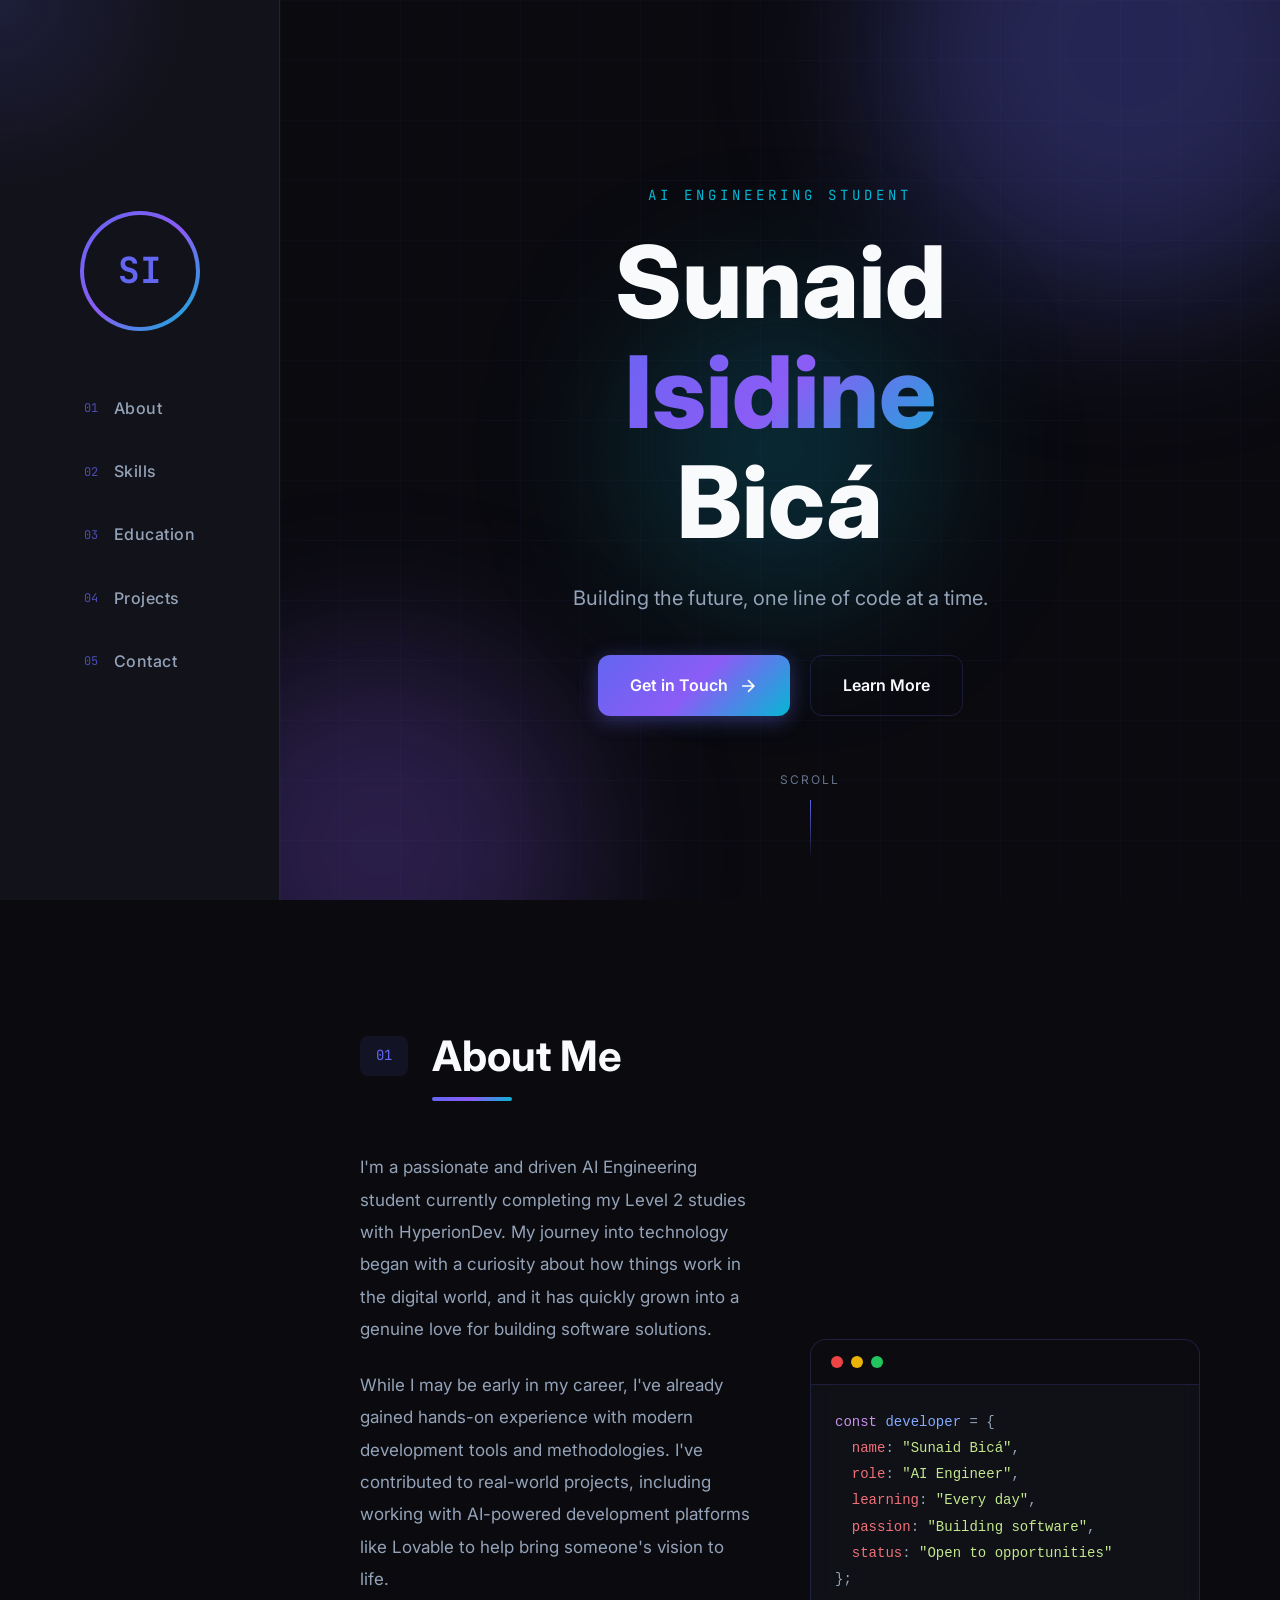
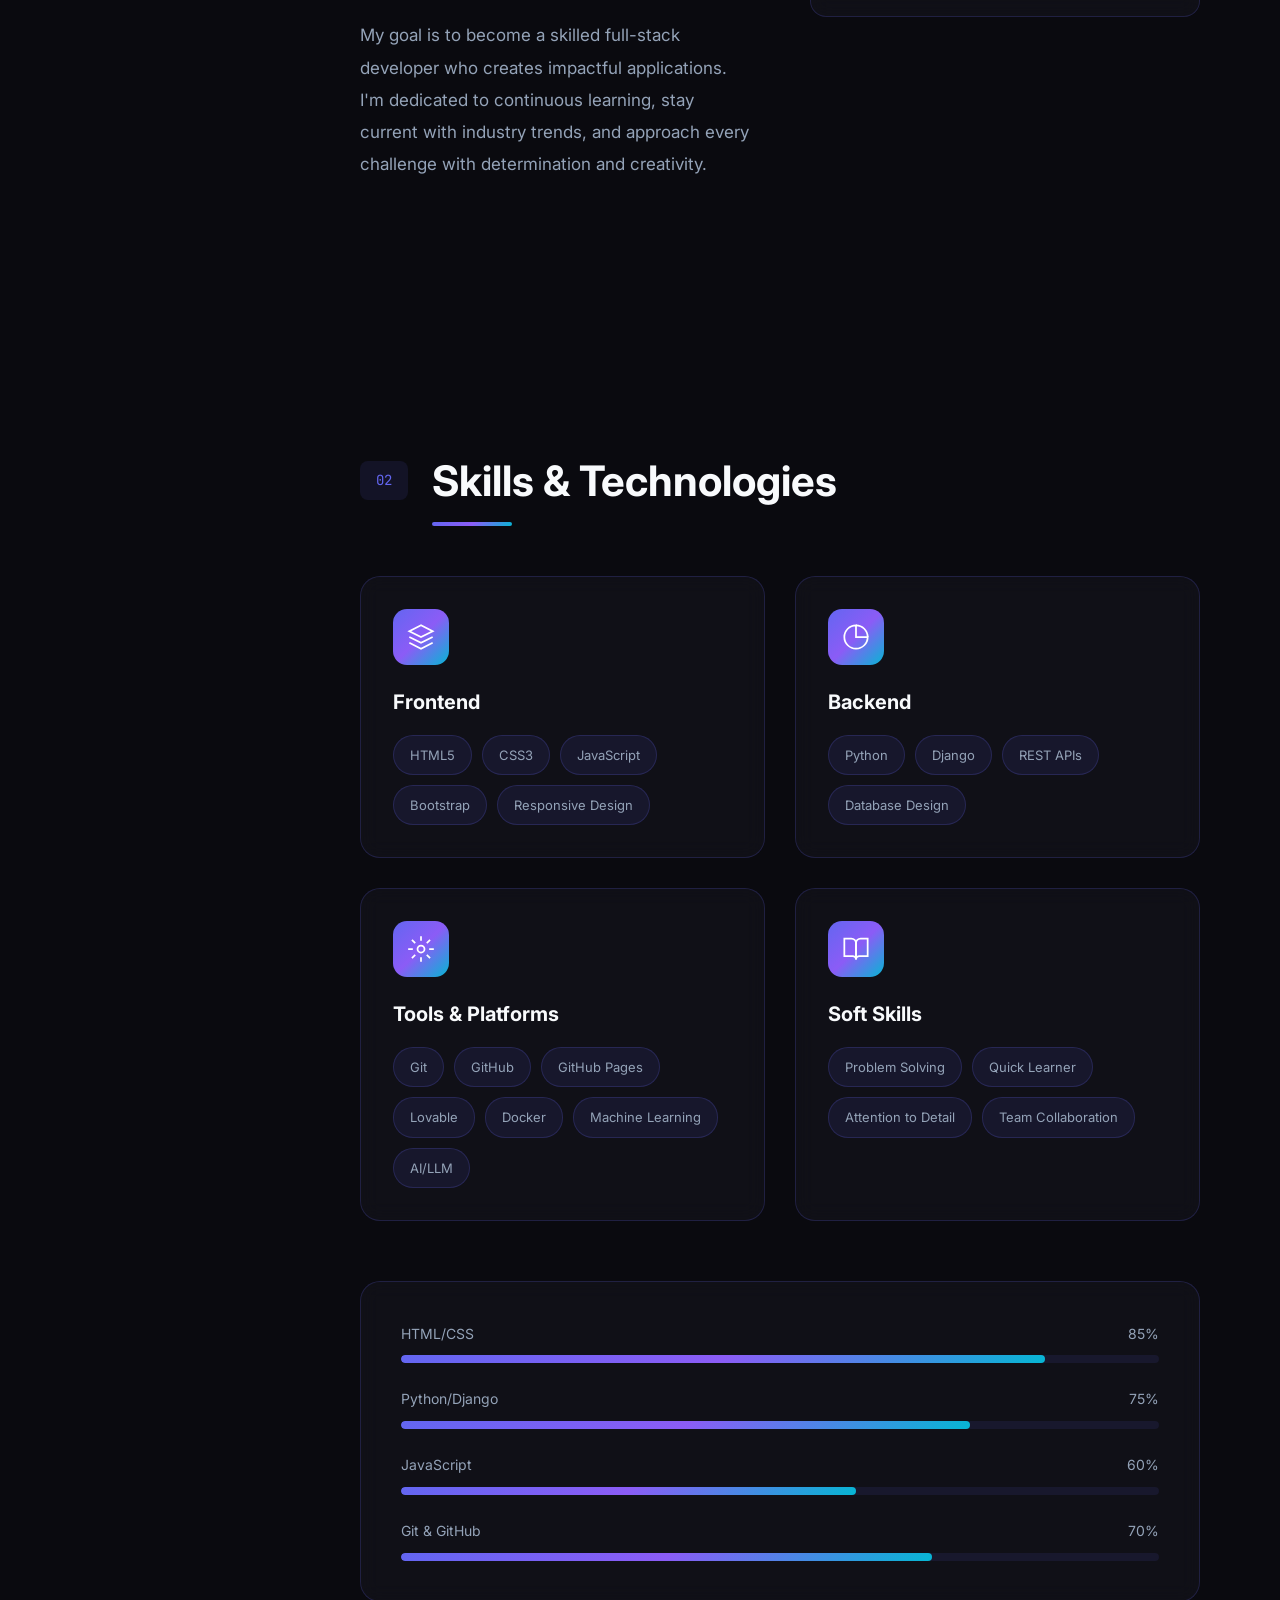
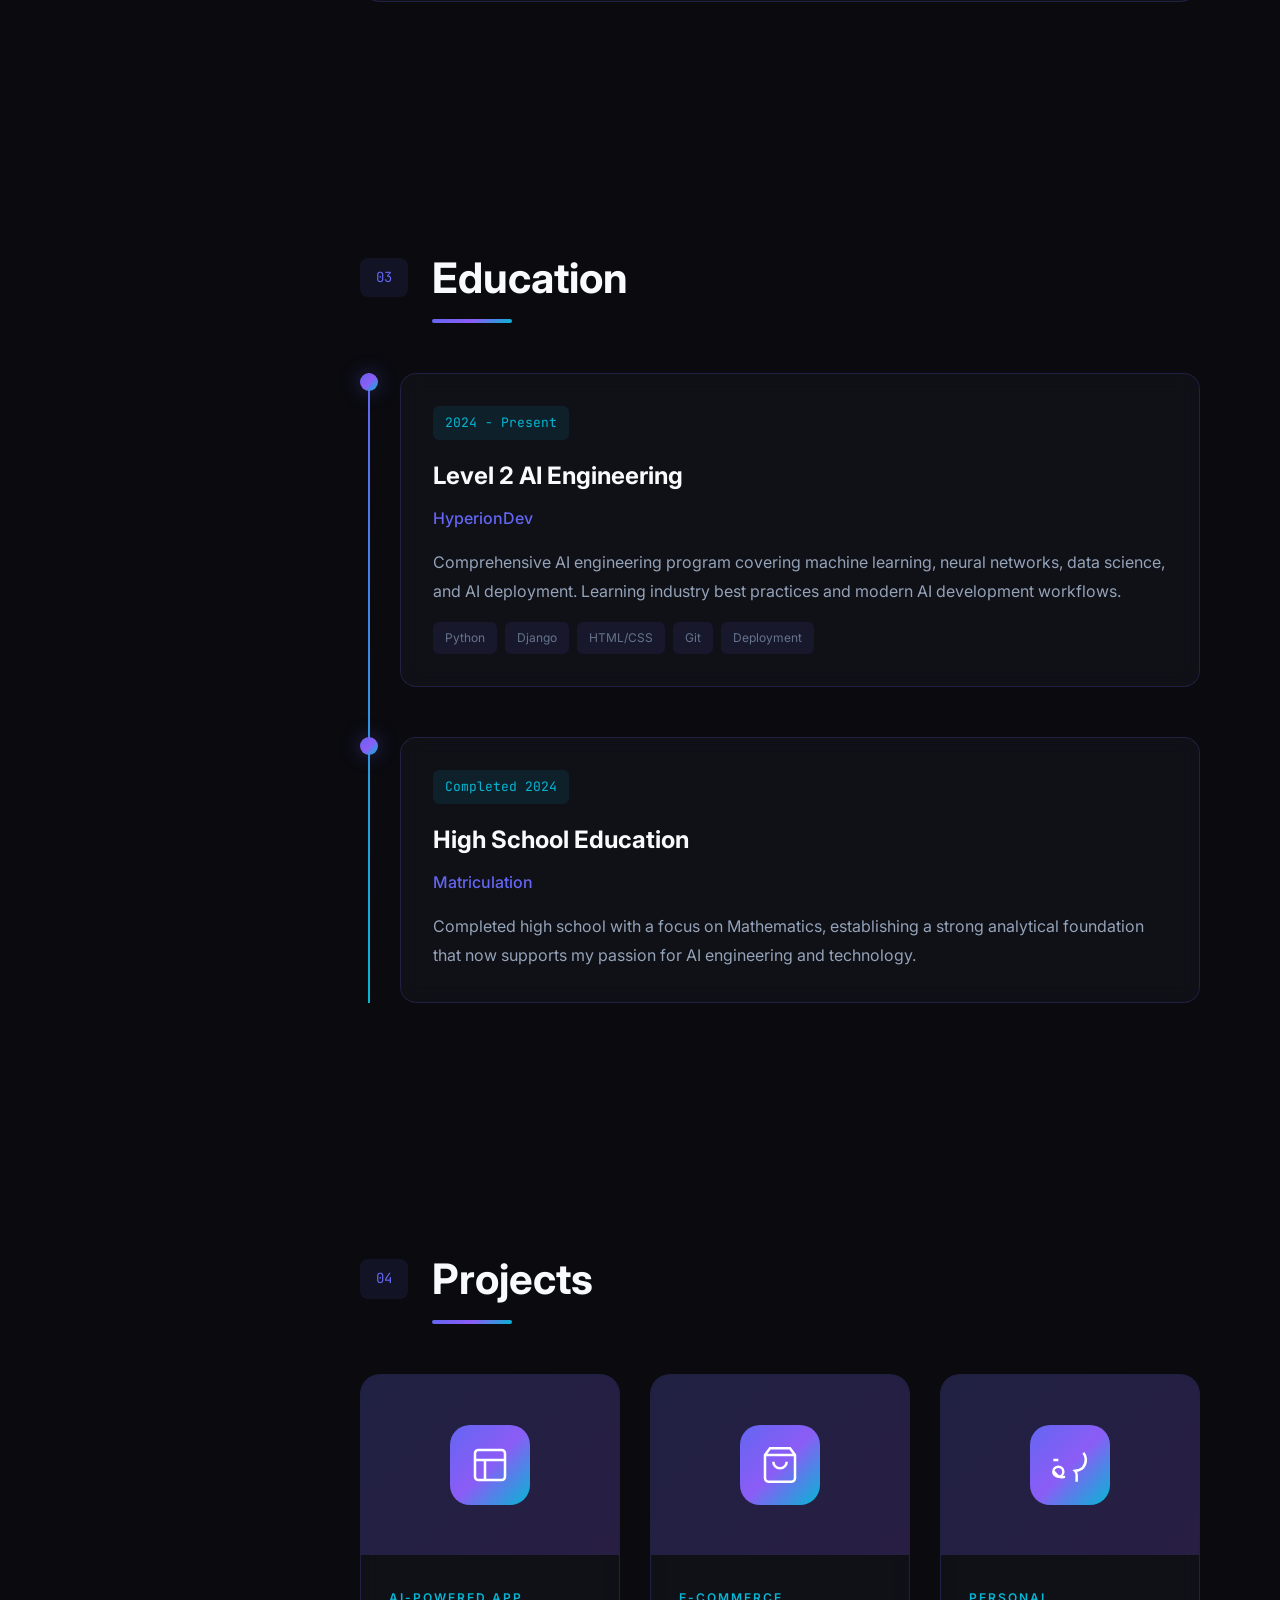
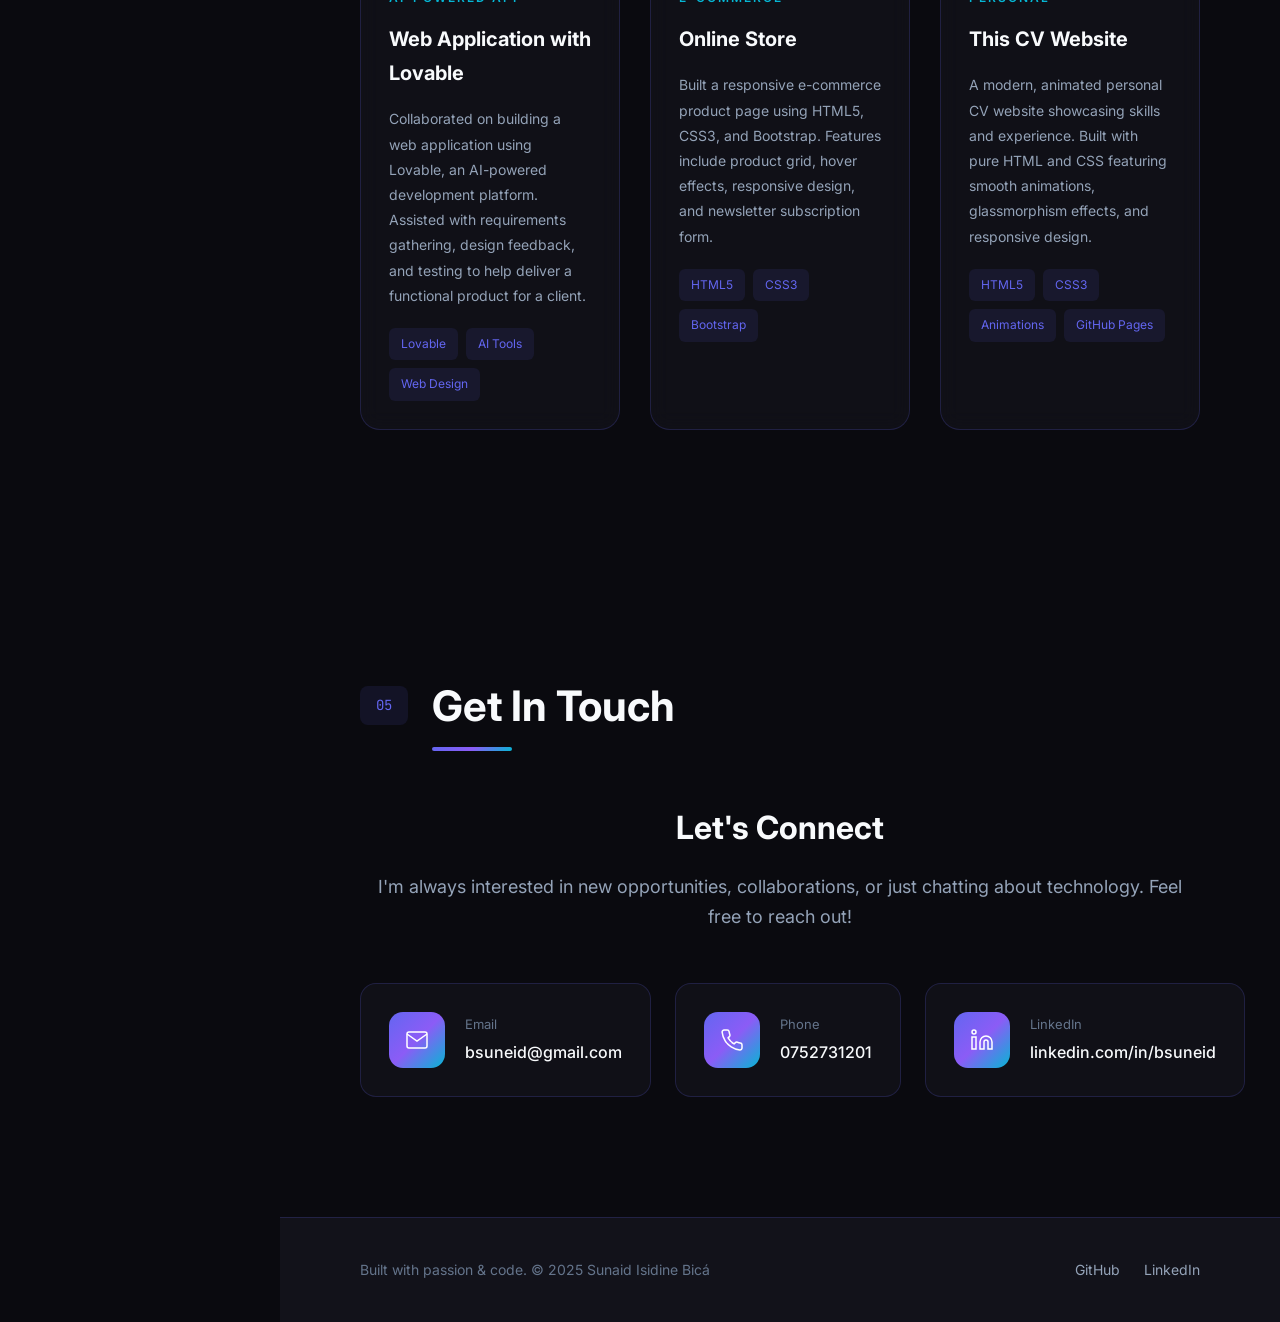
==== commit 33f88d89: "Update education - Mathematics focus" ====
--- a/index.html
+++ b/index.html
@@ -250,7 +250,7 @@
                         <span class="timeline-date">Completed 2024</span>
                         <h3>High School Education</h3>
                         <p class="timeline-subtitle">Matriculation</p>
-                        <p class="timeline-description">Completed high school education, establishing a strong foundation in mathematics and sciences that now supports my passion for technology and software development.</p>
+                        <p class="timeline-description">Completed high school with a focus on Mathematics, establishing a strong analytical foundation that now supports my passion for AI engineering and technology.</p>
                     </div>
                 </div>
             </div>
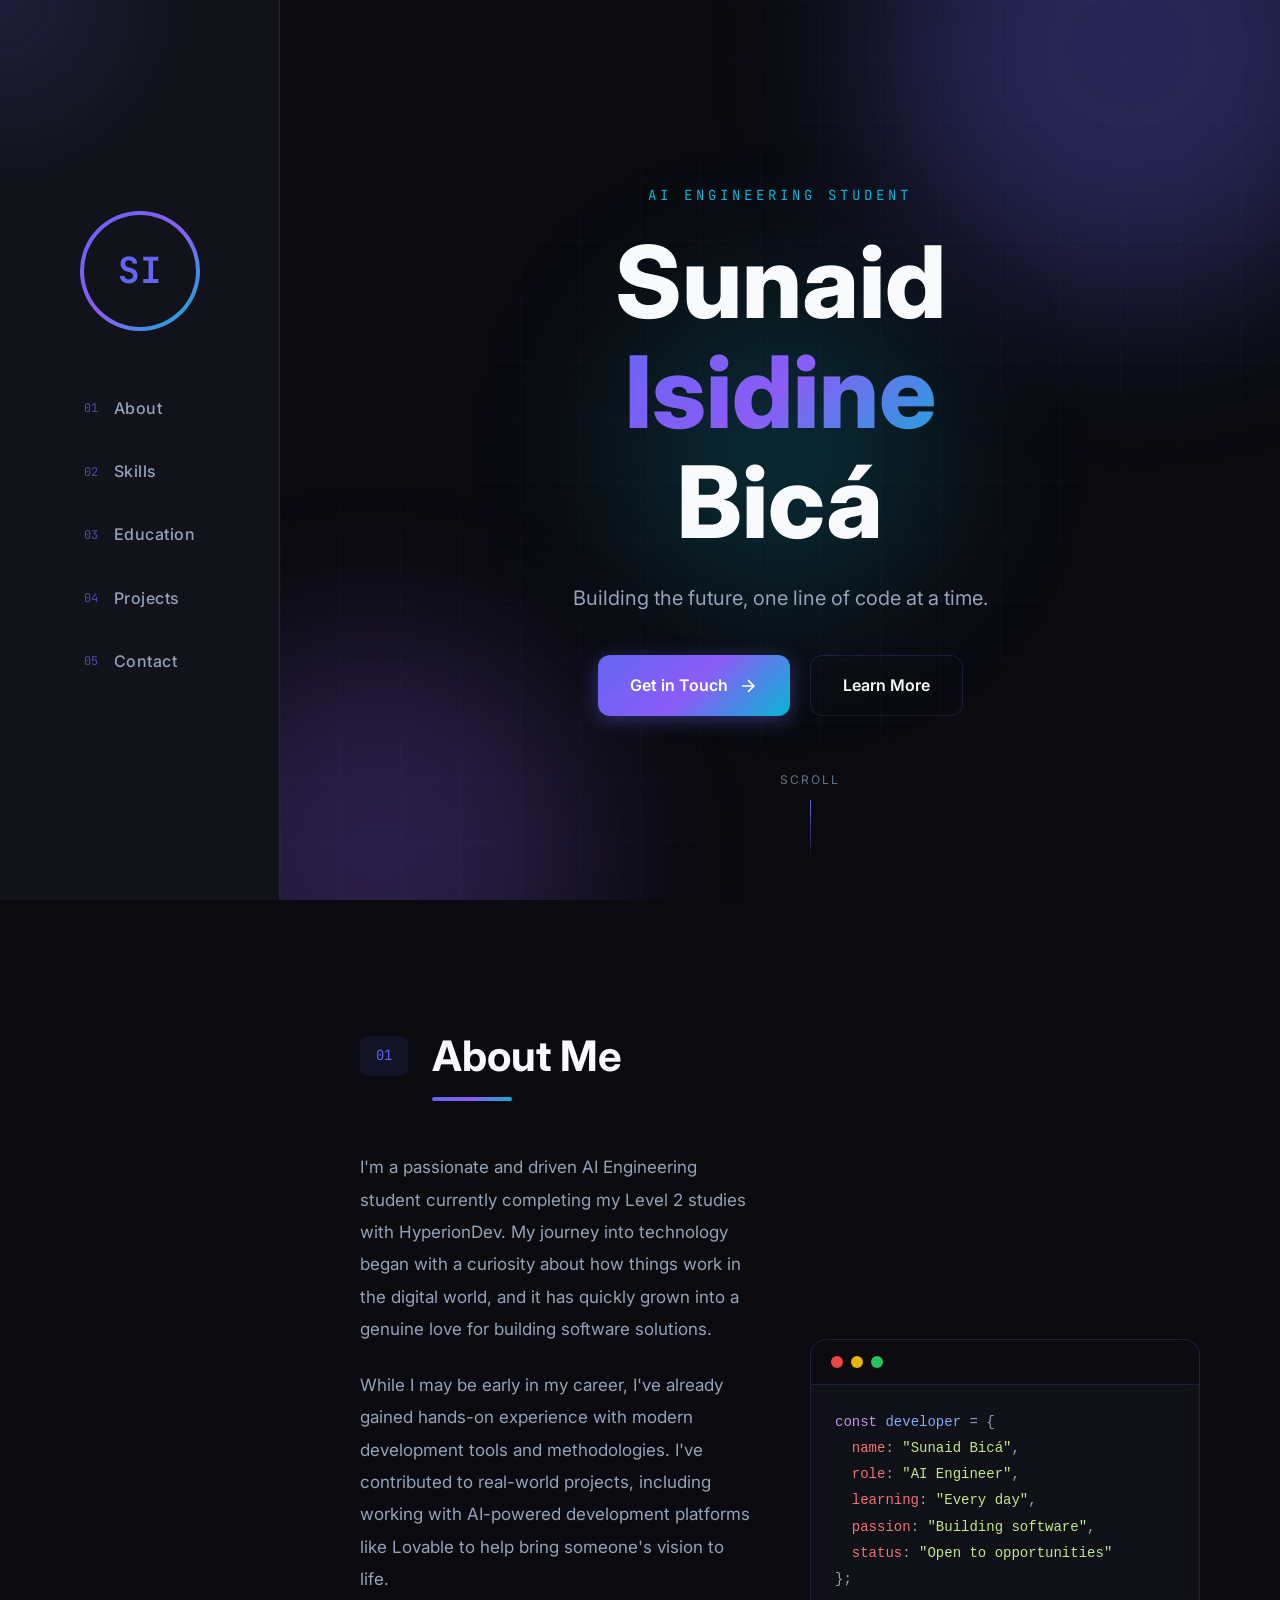
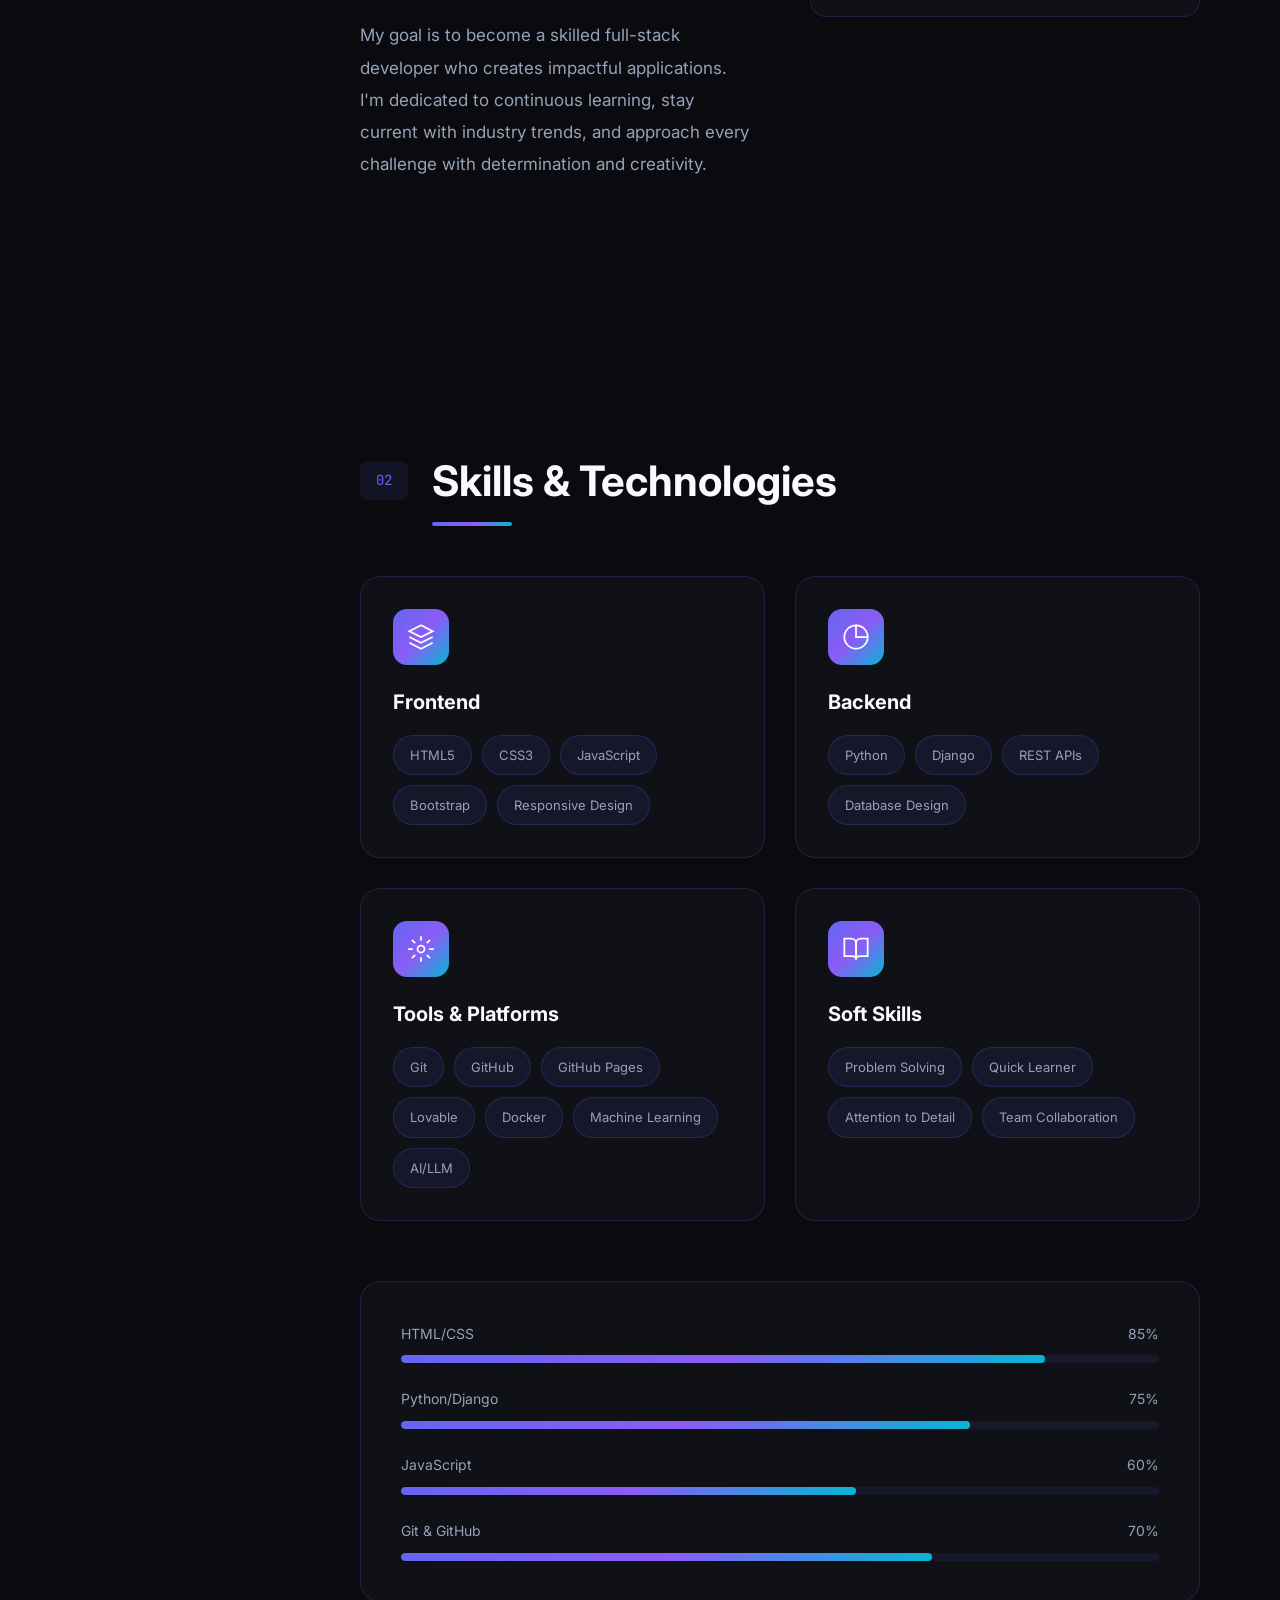
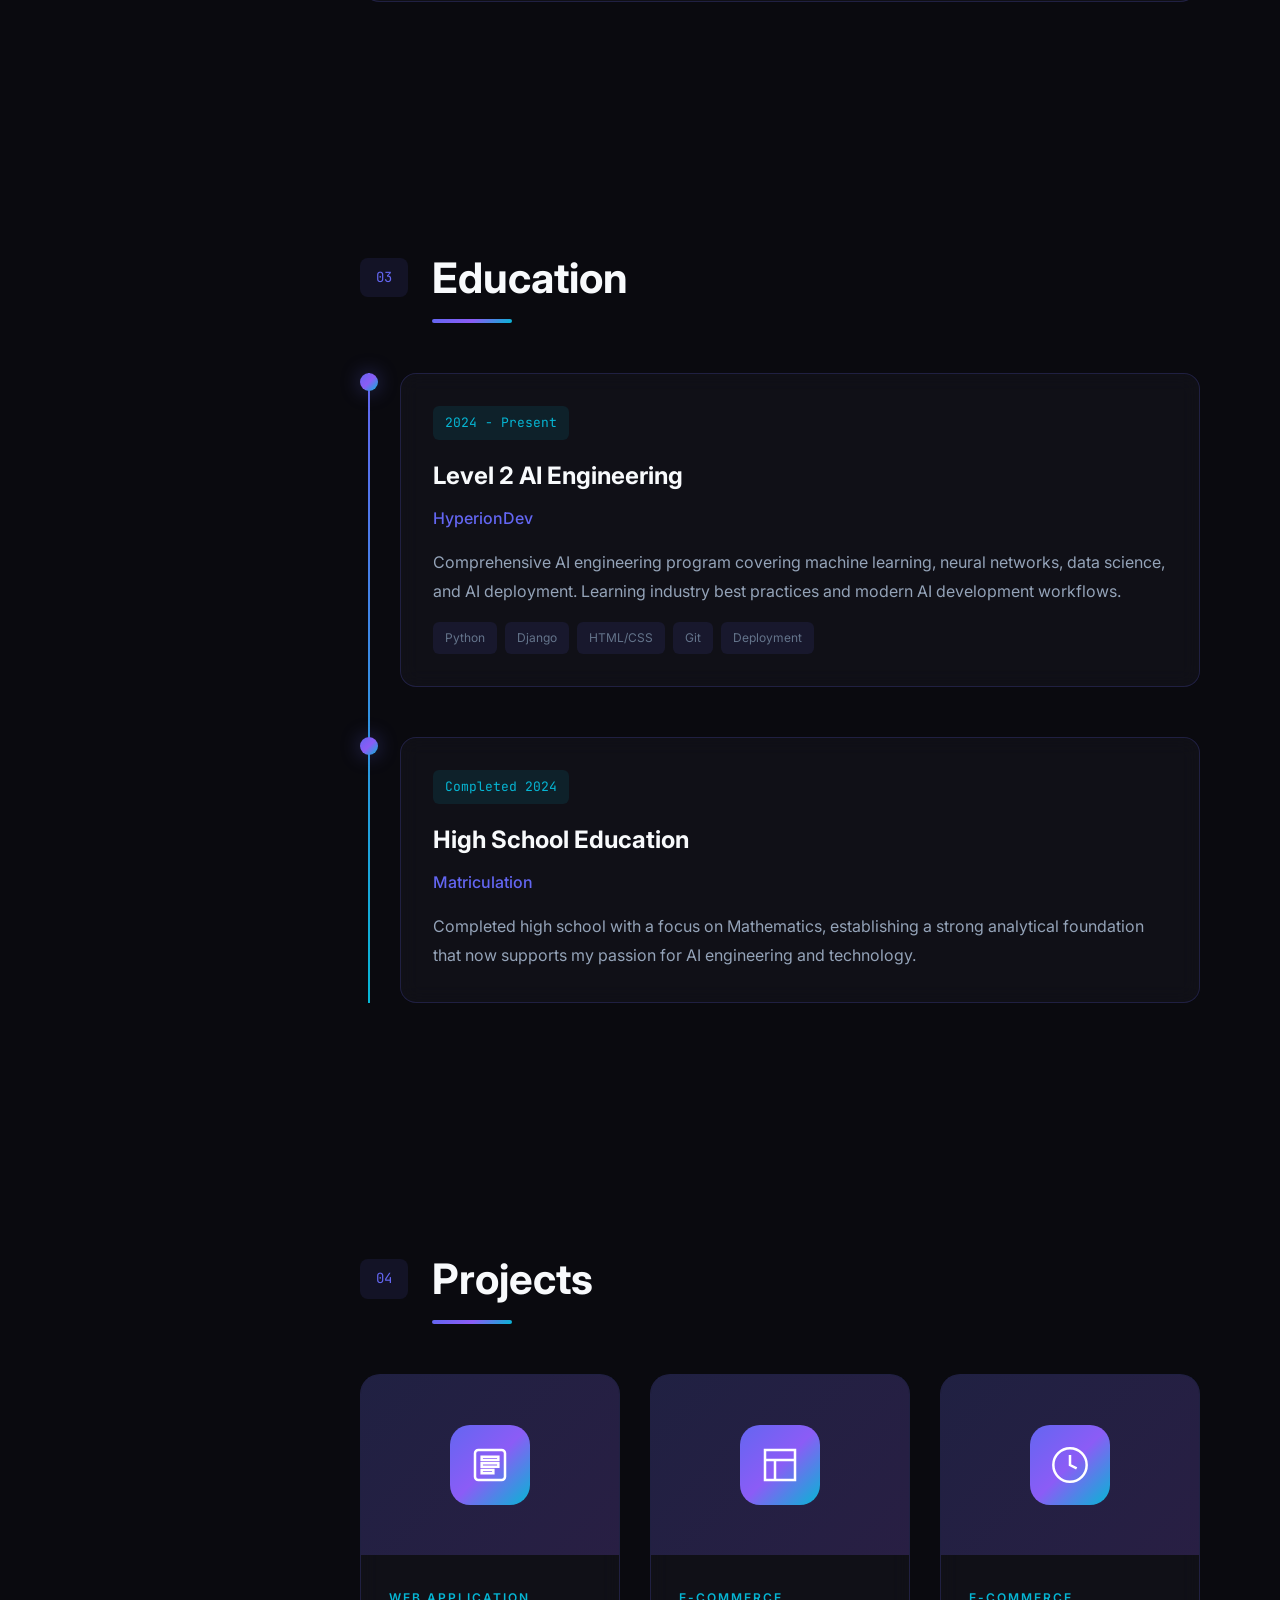
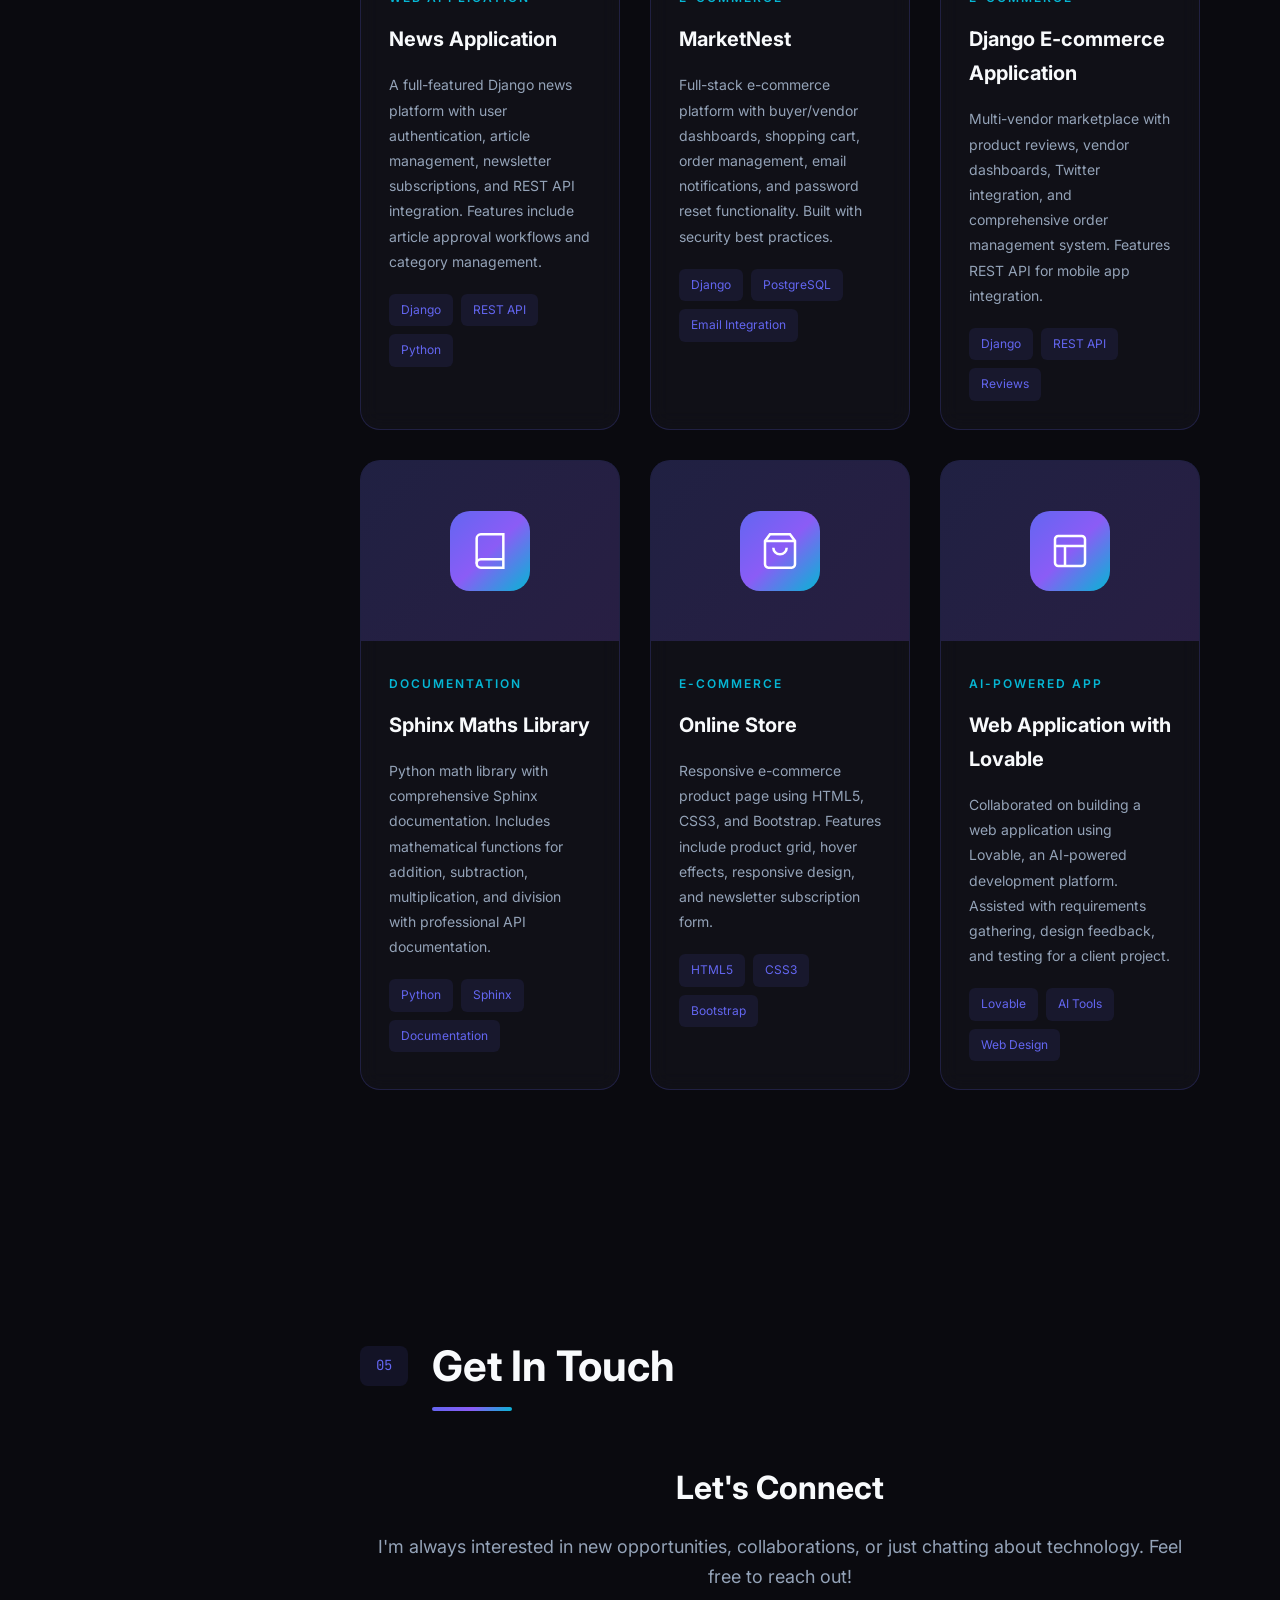
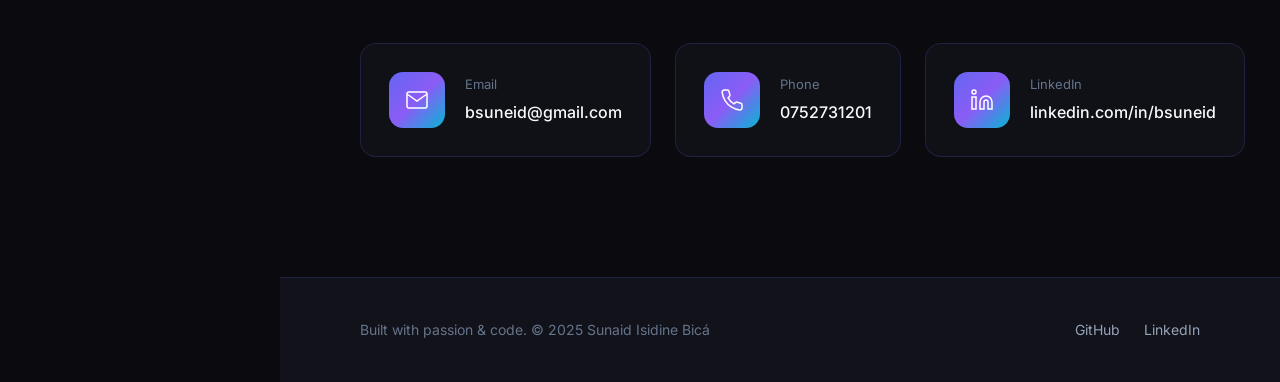
==== commit 5211c125: "Add projects: News App, MarketNest, Django E-commerce, Sphinx Maths" ====
--- a/index.html
+++ b/index.html
@@ -266,6 +266,105 @@
                     <div class="project-visual">
                         <div class="project-icon">
                             <svg viewBox="0 0 24 24" fill="none" stroke="currentColor" stroke-width="1.5">
+                                <path d="M19 3H5c-1.1 0-2 .9-2 2v14c0 1.1.9 2 2 2h14c1.1 0 2-.9 2-2V5c0-1.1-.9-2-2-2z"/>
+                                <path d="M14 17H7v-2h7v2zm3-4H7v-2h10v2zm0-4H7V7h10v2z"/>
+                            </svg>
+                        </div>
+                    </div>
+                    <div class="project-info">
+                        <span class="project-tag">Web Application</span>
+                        <h3>News Application</h3>
+                        <p>A full-featured Django news platform with user authentication, article management, newsletter subscriptions, and REST API integration. Features include article approval workflows and category management.</p>
+                        <div class="project-tech">
+                            <span>Django</span>
+                            <span>REST API</span>
+                            <span>Python</span>
+                        </div>
+                    </div>
+                </div>
+                <div class="project-card fade-in">
+                    <div class="project-visual">
+                        <div class="project-icon">
+                            <svg viewBox="0 0 24 24" fill="none" stroke="currentColor" stroke-width="1.5">
+                                <path d="M3 3h18v18H3zM21 9H3M9 21V9"/>
+                            </svg>
+                        </div>
+                    </div>
+                    <div class="project-info">
+                        <span class="project-tag">E-commerce</span>
+                        <h3>MarketNest</h3>
+                        <p>Full-stack e-commerce platform with buyer/vendor dashboards, shopping cart, order management, email notifications, and password reset functionality. Built with security best practices.</p>
+                        <div class="project-tech">
+                            <span>Django</span>
+                            <span>PostgreSQL</span>
+                            <span>Email Integration</span>
+                        </div>
+                    </div>
+                </div>
+                <div class="project-card fade-in">
+                    <div class="project-visual">
+                        <div class="project-icon">
+                            <svg viewBox="0 0 24 24" fill="none" stroke="currentColor" stroke-width="1.5">
+                                <circle cx="12" cy="12" r="10"/>
+                                <path d="M12 6v6l4 2"/>
+                            </svg>
+                        </div>
+                    </div>
+                    <div class="project-info">
+                        <span class="project-tag">E-commerce</span>
+                        <h3>Django E-commerce Application</h3>
+                        <p>Multi-vendor marketplace with product reviews, vendor dashboards, Twitter integration, and comprehensive order management system. Features REST API for mobile app integration.</p>
+                        <div class="project-tech">
+                            <span>Django</span>
+                            <span>REST API</span>
+                            <span>Reviews</span>
+                        </div>
+                    </div>
+                </div>
+                <div class="project-card fade-in">
+                    <div class="project-visual">
+                        <div class="project-icon">
+                            <svg viewBox="0 0 24 24" fill="none" stroke="currentColor" stroke-width="1.5">
+                                <path d="M4 19.5A2.5 2.5 0 0 1 6.5 17H20"/>
+                                <path d="M6.5 2H20v20H6.5A2.5 2.5 0 0 1 4 19.5v-15A2.5 2.5 0 0 1 6.5 2z"/>
+                            </svg>
+                        </div>
+                    </div>
+                    <div class="project-info">
+                        <span class="project-tag">Documentation</span>
+                        <h3>Sphinx Maths Library</h3>
+                        <p>Python math library with comprehensive Sphinx documentation. Includes mathematical functions for addition, subtraction, multiplication, and division with professional API documentation.</p>
+                        <div class="project-tech">
+                            <span>Python</span>
+                            <span>Sphinx</span>
+                            <span>Documentation</span>
+                        </div>
+                    </div>
+                </div>
+                <div class="project-card fade-in">
+                    <div class="project-visual">
+                        <div class="project-icon">
+                            <svg viewBox="0 0 24 24" fill="none" stroke="currentColor" stroke-width="1.5">
+                                <path d="M6 2L3 6v14a2 2 0 0 0 2 2h14a2 2 0 0 0 2-2V6l-3-4z"/>
+                                <path d="M3 6h18M16 10a4 4 0 0 1-8 0"/>
+                            </svg>
+                        </div>
+                    </div>
+                    <div class="project-info">
+                        <span class="project-tag">E-commerce</span>
+                        <h3>Online Store</h3>
+                        <p>Responsive e-commerce product page using HTML5, CSS3, and Bootstrap. Features include product grid, hover effects, responsive design, and newsletter subscription form.</p>
+                        <div class="project-tech">
+                            <span>HTML5</span>
+                            <span>CSS3</span>
+                            <span>Bootstrap</span>
+                        </div>
+                    </div>
+                </div>
+                <div class="project-card fade-in">
+                    <div class="project-visual">
+                        <div class="project-icon">
+                            <svg viewBox="0 0 24 24" fill="none" stroke="currentColor" stroke-width="1.5">
                                 <rect x="3" y="3" width="18" height="18" rx="2"/>
                                 <path d="M3 9h18M9 21V9"/>
                             </svg>
@@ -274,52 +373,11 @@
                     <div class="project-info">
                         <span class="project-tag">AI-Powered App</span>
                         <h3>Web Application with Lovable</h3>
-                        <p>Collaborated on building a web application using Lovable, an AI-powered development platform. Assisted with requirements gathering, design feedback, and testing to help deliver a functional product for a client.</p>
+                        <p>Collaborated on building a web application using Lovable, an AI-powered development platform. Assisted with requirements gathering, design feedback, and testing for a client project.</p>
                         <div class="project-tech">
                             <span>Lovable</span>
                             <span>AI Tools</span>
                             <span>Web Design</span>
-                        </div>
-                    </div>
-                </div>
-                <div class="project-card fade-in">
-                    <div class="project-visual">
-                        <div class="project-icon">
-                            <svg viewBox="0 0 24 24" fill="none" stroke="currentColor" stroke-width="1.5">
-                                <path d="M6 2L3 6v14a2 2 0 0 0 2 2h14a2 2 0 0 0 2-2V6l-3-4z"/>
-                                <path d="M3 6h18M16 10a4 4 0 0 1-8 0"/>
-                            </svg>
-                        </div>
-                    </div>
-                    <div class="project-info">
-                        <span class="project-tag">E-commerce</span>
-                        <h3>Online Store</h3>
-                        <p>Built a responsive e-commerce product page using HTML5, CSS3, and Bootstrap. Features include product grid, hover effects, responsive design, and newsletter subscription form.</p>
-                        <div class="project-tech">
-                            <span>HTML5</span>
-                            <span>CSS3</span>
-                            <span>Bootstrap</span>
-                        </div>
-                    </div>
-                </div>
-                <div class="project-card fade-in">
-                    <div class="project-visual">
-                        <div class="project-icon">
-                            <svg viewBox="0 0 24 24" fill="none" stroke="currentColor" stroke-width="1.5">
-                                <path d="M9 19c-5 1.5-5-2.5-7-3m14 6v-3.87a3.37 3.37 0 0 0-.94-2.61c3.14-.35 6.44-1.54 6.44-7A5.44 5.44 0 0 0 20 4.77"/>
-                                <path d="M5 19a3 3 0 1 0 0-6 3 3 0 0 0 0 6zM2 9h3"/>
-                            </svg>
-                        </div>
-                    </div>
-                    <div class="project-info">
-                        <span class="project-tag">Personal</span>
-                        <h3>This CV Website</h3>
-                        <p>A modern, animated personal CV website showcasing skills and experience. Built with pure HTML and CSS featuring smooth animations, glassmorphism effects, and responsive design.</p>
-                        <div class="project-tech">
-                            <span>HTML5</span>
-                            <span>CSS3</span>
-                            <span>Animations</span>
-                            <span>GitHub Pages</span>
                         </div>
                     </div>
                 </div>
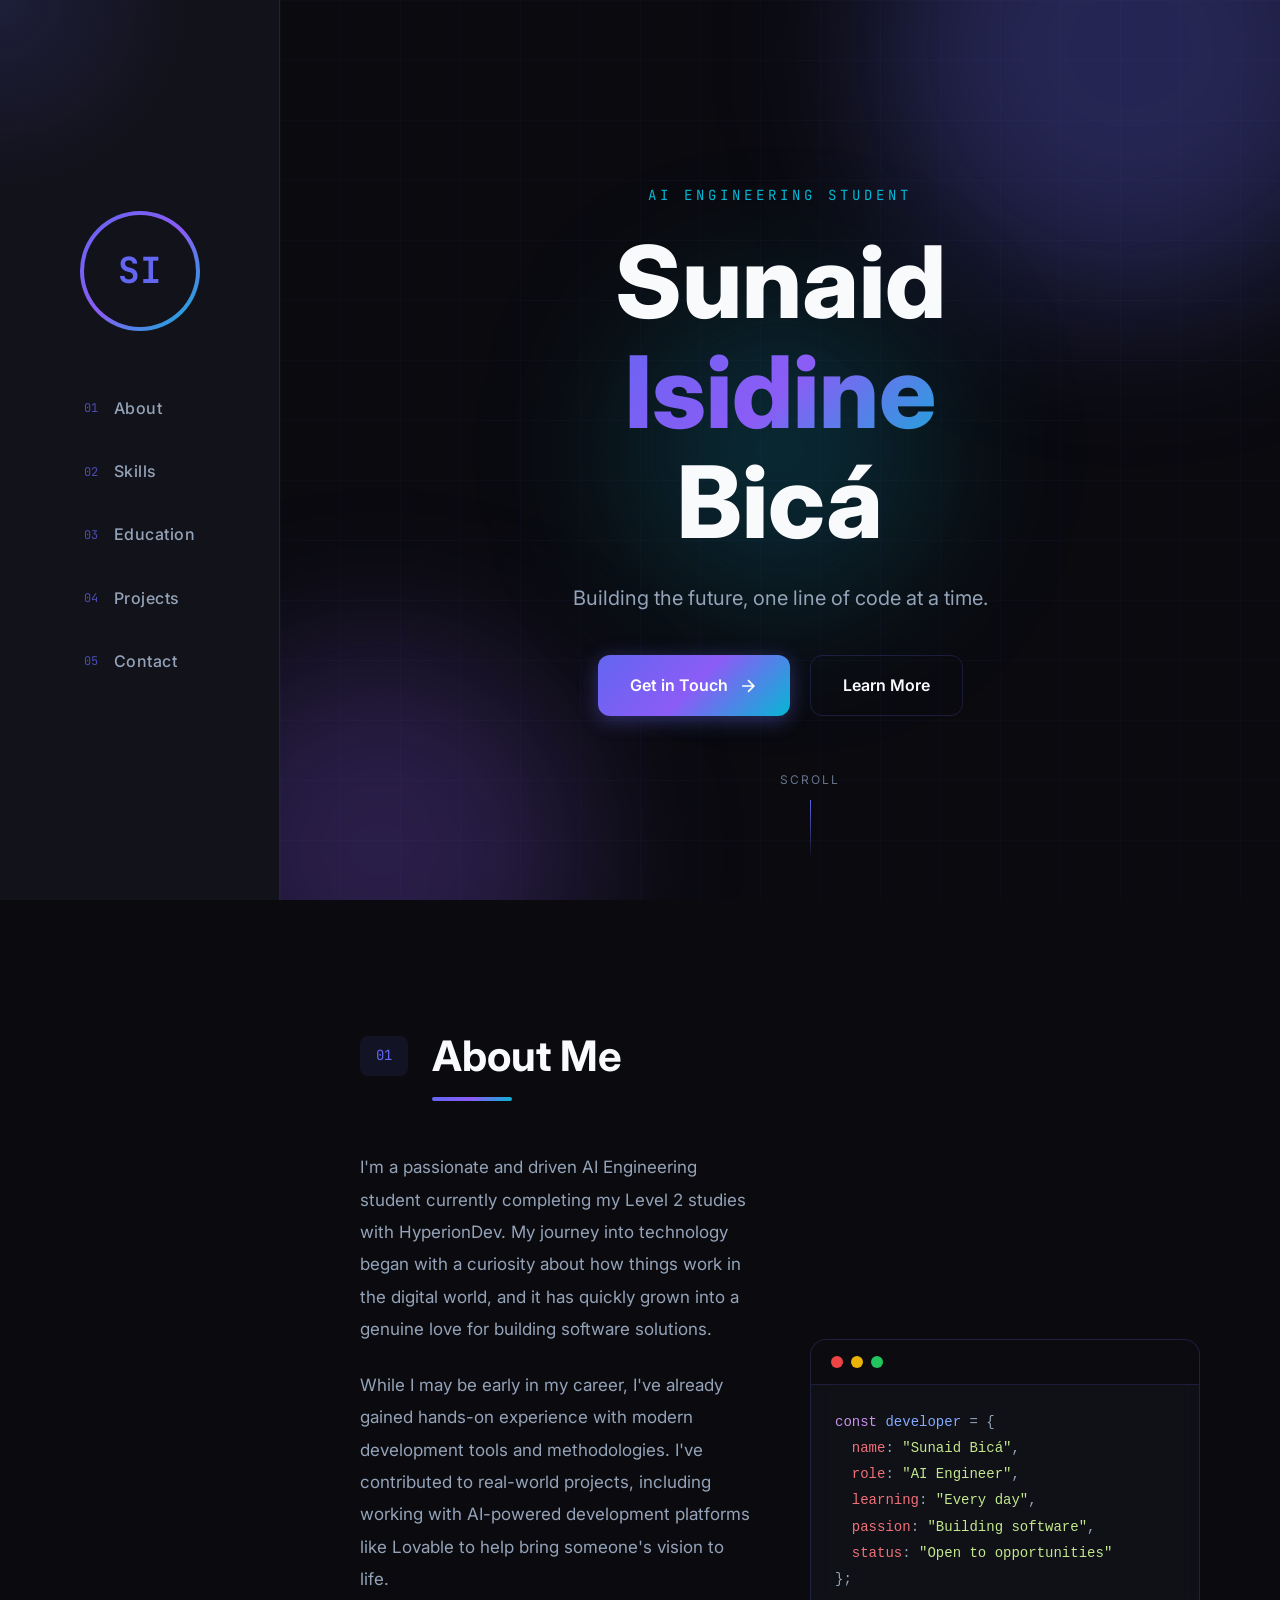
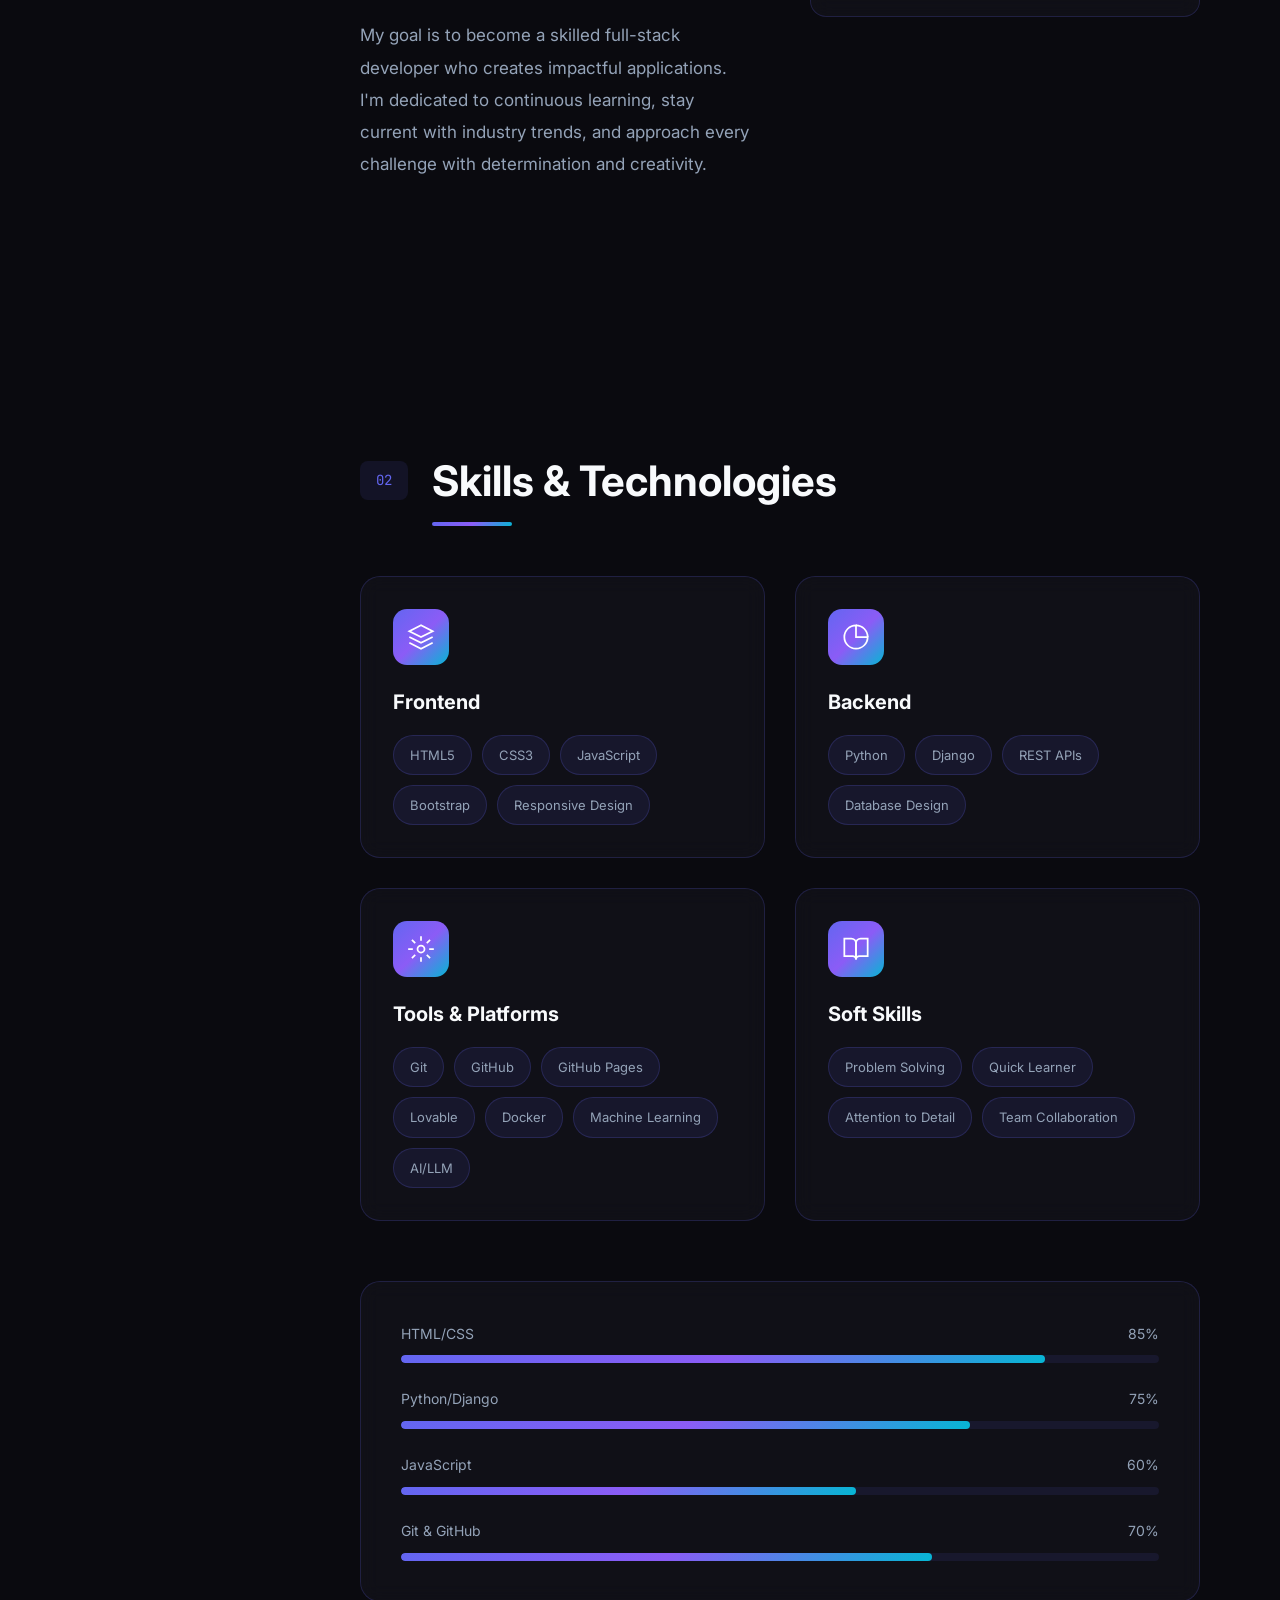
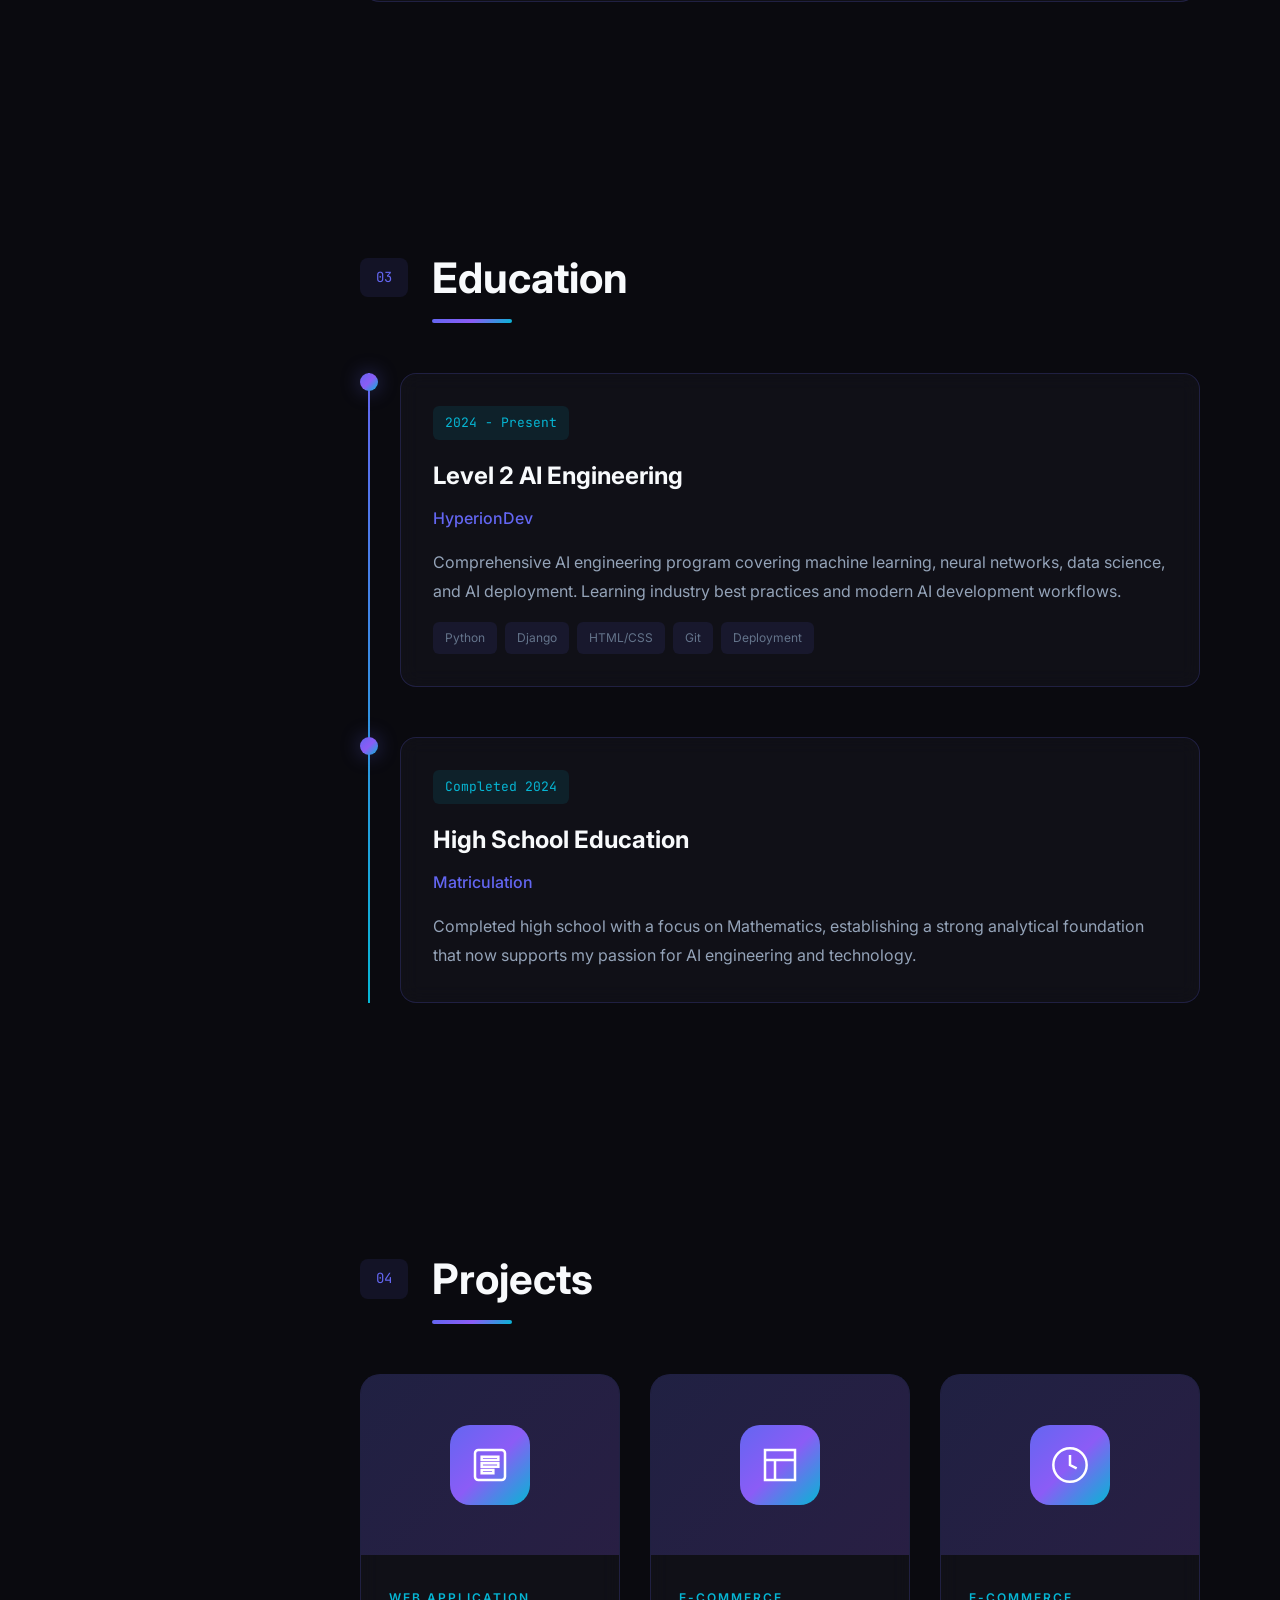
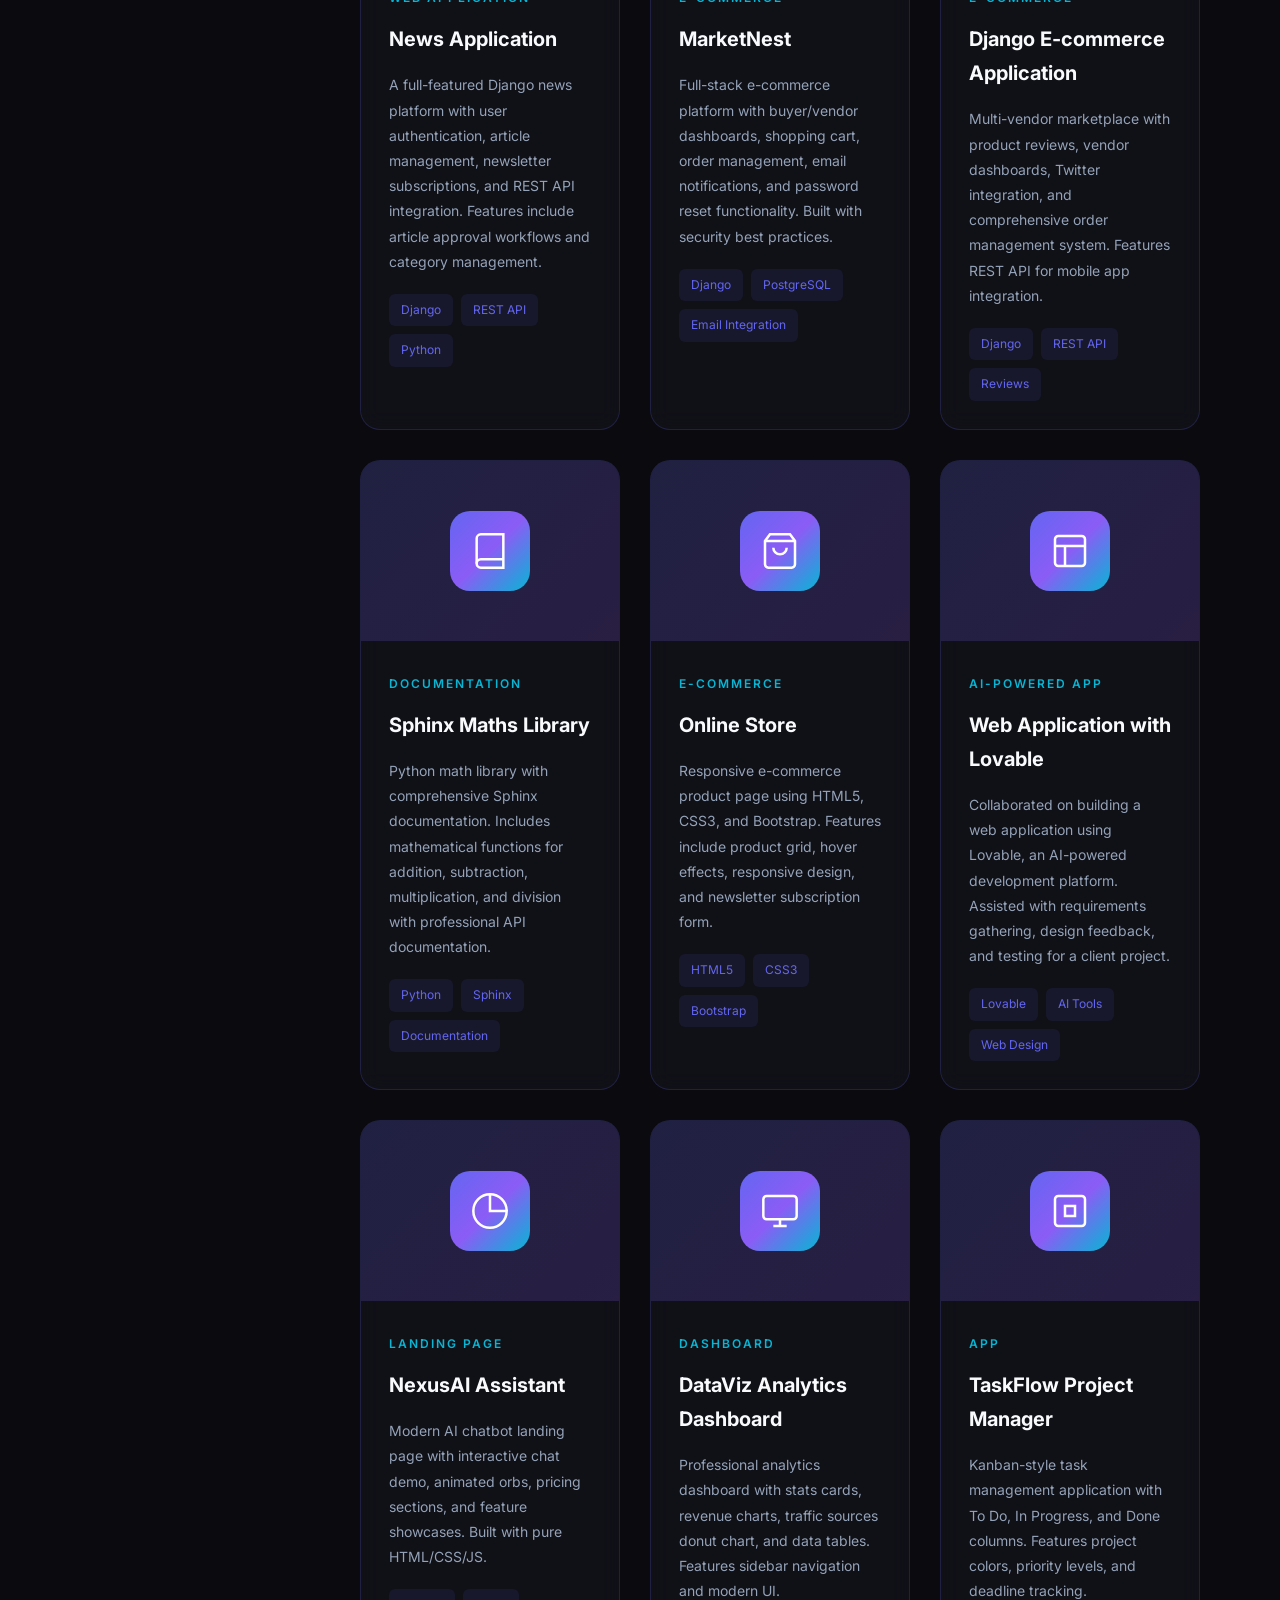
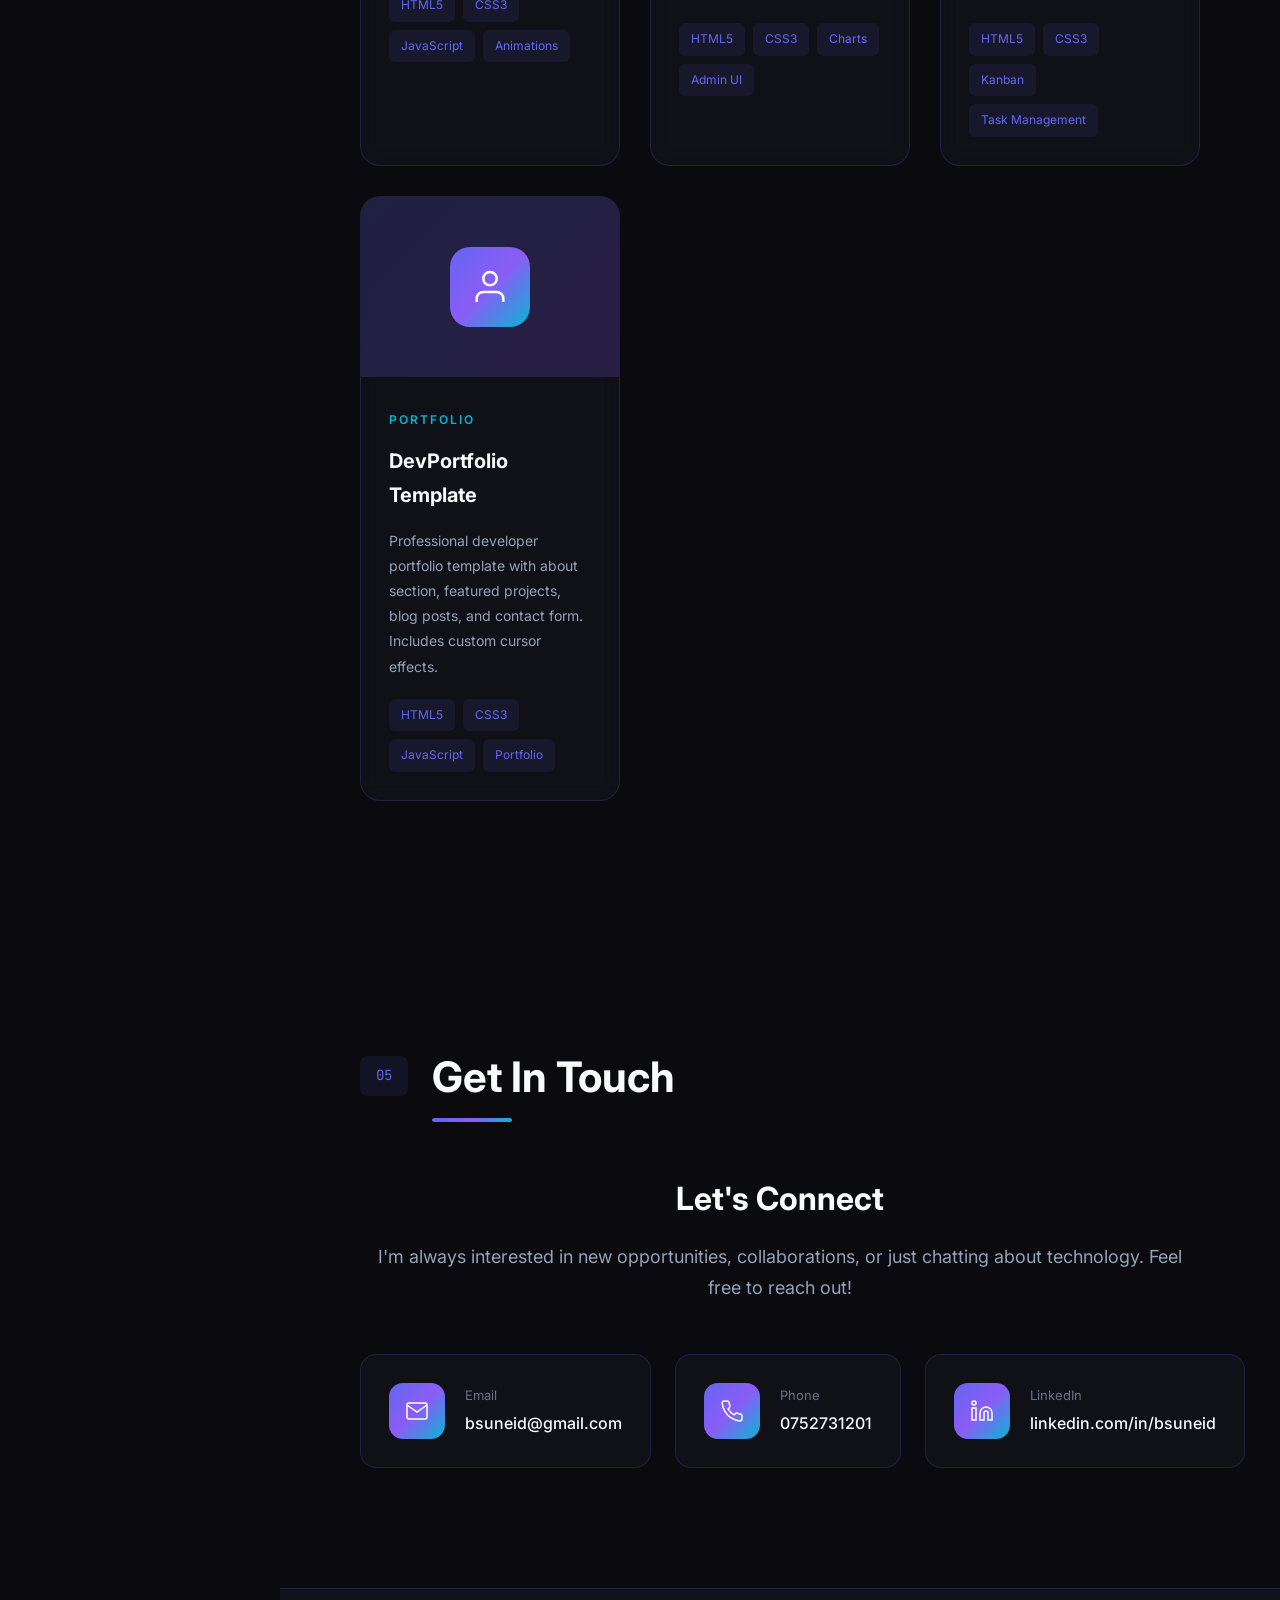
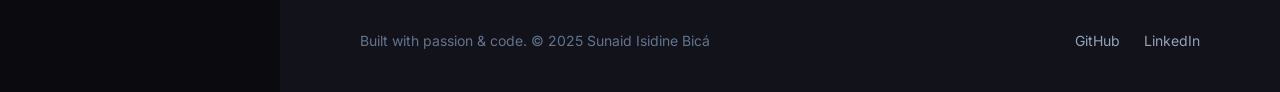
==== commit baea6a18: "Add new portfolio projects: AI Assistant, Dashboard, TaskManager, DevPortfolio" ====
--- a/index.html
+++ b/index.html
@@ -381,6 +381,90 @@
                         </div>
                     </div>
                 </div>
+                <div class="project-card fade-in">
+                    <div class="project-visual">
+                        <div class="project-icon">
+                            <svg viewBox="0 0 24 24" fill="none" stroke="currentColor" stroke-width="1.5">
+                                <path d="M12 2a10 10 0 1 0 10 10H12V2z"/>
+                                <path d="M12 2a10 10 0 0 1 10 10"/>
+                            </svg>
+                        </div>
+                    </div>
+                    <div class="project-info">
+                        <span class="project-tag">Landing Page</span>
+                        <h3>NexusAI Assistant</h3>
+                        <p>Modern AI chatbot landing page with interactive chat demo, animated orbs, pricing sections, and feature showcases. Built with pure HTML/CSS/JS.</p>
+                        <div class="project-tech">
+                            <span>HTML5</span>
+                            <span>CSS3</span>
+                            <span>JavaScript</span>
+                            <span>Animations</span>
+                        </div>
+                    </div>
+                </div>
+                <div class="project-card fade-in">
+                    <div class="project-visual">
+                        <div class="project-icon">
+                            <svg viewBox="0 0 24 24" fill="none" stroke="currentColor" stroke-width="1.5">
+                                <rect x="2" y="3" width="20" height="14" rx="2"/>
+                                <path d="M8 21h8M12 17v4"/>
+                            </svg>
+                        </div>
+                    </div>
+                    <div class="project-info">
+                        <span class="project-tag">Dashboard</span>
+                        <h3>DataViz Analytics Dashboard</h3>
+                        <p>Professional analytics dashboard with stats cards, revenue charts, traffic sources donut chart, and data tables. Features sidebar navigation and modern UI.</p>
+                        <div class="project-tech">
+                            <span>HTML5</span>
+                            <span>CSS3</span>
+                            <span>Charts</span>
+                            <span>Admin UI</span>
+                        </div>
+                    </div>
+                </div>
+                <div class="project-card fade-in">
+                    <div class="project-visual">
+                        <div class="project-icon">
+                            <svg viewBox="0 0 24 24" fill="none" stroke="currentColor" stroke-width="1.5">
+                                <rect x="3" y="3" width="18" height="18" rx="2"/>
+                                <path d="M9 9h6v6H9z"/>
+                            </svg>
+                        </div>
+                    </div>
+                    <div class="project-info">
+                        <span class="project-tag">App</span>
+                        <h3>TaskFlow Project Manager</h3>
+                        <p>Kanban-style task management application with To Do, In Progress, and Done columns. Features project colors, priority levels, and deadline tracking.</p>
+                        <div class="project-tech">
+                            <span>HTML5</span>
+                            <span>CSS3</span>
+                            <span>Kanban</span>
+                            <span>Task Management</span>
+                        </div>
+                    </div>
+                </div>
+                <div class="project-card fade-in">
+                    <div class="project-visual">
+                        <div class="project-icon">
+                            <svg viewBox="0 0 24 24" fill="none" stroke="currentColor" stroke-width="1.5">
+                                <path d="M20 21v-2a4 4 0 0 0-4-4H8a4 4 0 0 0-4 4v2"/>
+                                <circle cx="12" cy="7" r="4"/>
+                            </svg>
+                        </div>
+                    </div>
+                    <div class="project-info">
+                        <span class="project-tag">Portfolio</span>
+                        <h3>DevPortfolio Template</h3>
+                        <p>Professional developer portfolio template with about section, featured projects, blog posts, and contact form. Includes custom cursor effects.</p>
+                        <div class="project-tech">
+                            <span>HTML5</span>
+                            <span>CSS3</span>
+                            <span>JavaScript</span>
+                            <span>Portfolio</span>
+                        </div>
+                    </div>
+                </div>
             </div>
         </section>
 
@@ -418,7 +502,7 @@
                             <span class="contact-value">0752731201</span>
                         </div>
                     </a>
-                    <a href="https://linkedin.com/in/bsuneid" class="contact-card fade-in" target="_blank">
+                    <a href="https://www.linkedin.com/in/suneid-bica-1747a33b0" class="contact-card fade-in" target="_blank">
                         <div class="contact-icon">
                             <svg viewBox="0 0 24 24" fill="none" stroke="currentColor" stroke-width="1.5">
                                 <path d="M16 8a6 6 0 0 1 6 6v7h-4v-7a2 2 0 0 0-2-2 2 2 0 0 0-2 2v7h-4v-7a6 6 0 0 1 6-6z"/>
@@ -440,7 +524,7 @@
                 <p class="footer-text">Built with passion & code. &copy; 2025 Sunaid Isidine Bicá</p>
                 <div class="footer-links">
                     <a href="https://github.com" target="_blank" class="footer-link">GitHub</a>
-                    <a href="https://linkedin.com/in/bsuneid" target="_blank" class="footer-link">LinkedIn</a>
+                    <a href="https://www.linkedin.com/in/suneid-bica-1747a33b0" target="_blank" class="footer-link">LinkedIn</a>
                 </div>
             </div>
         </footer>
